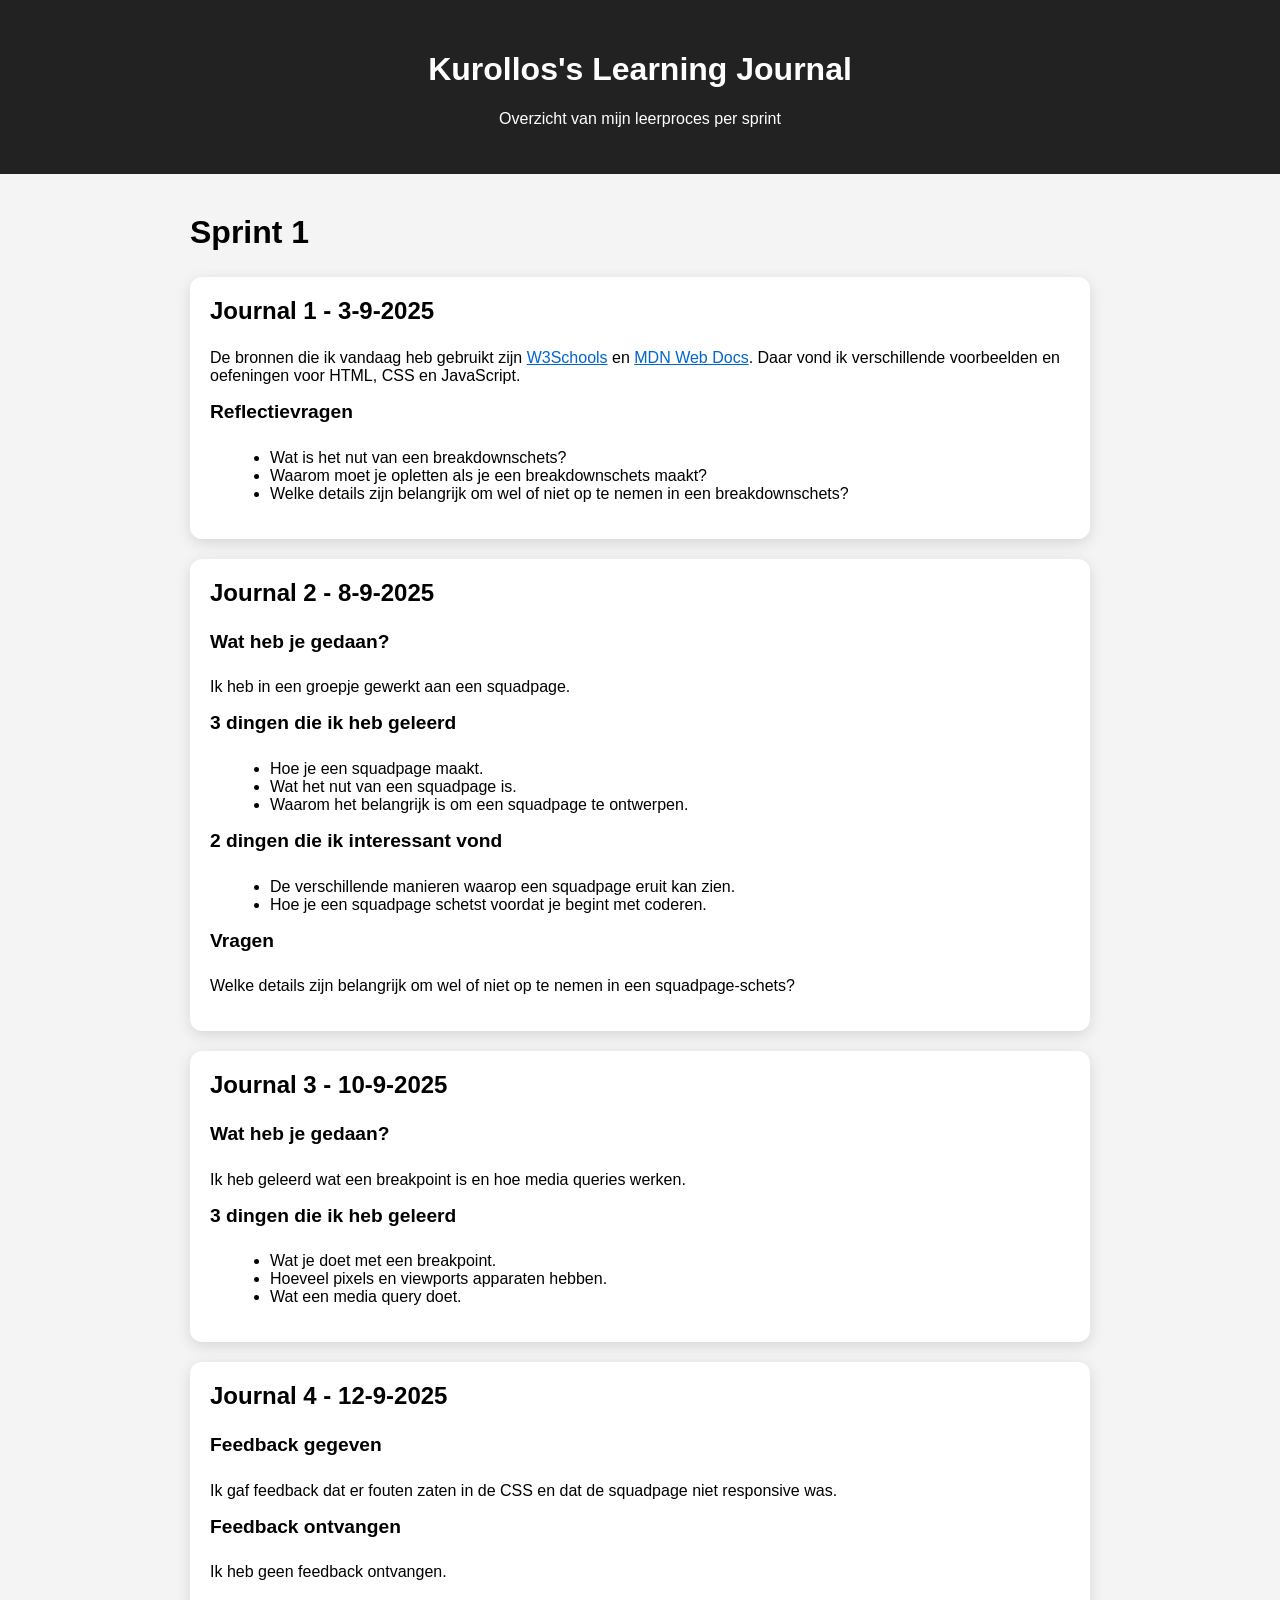
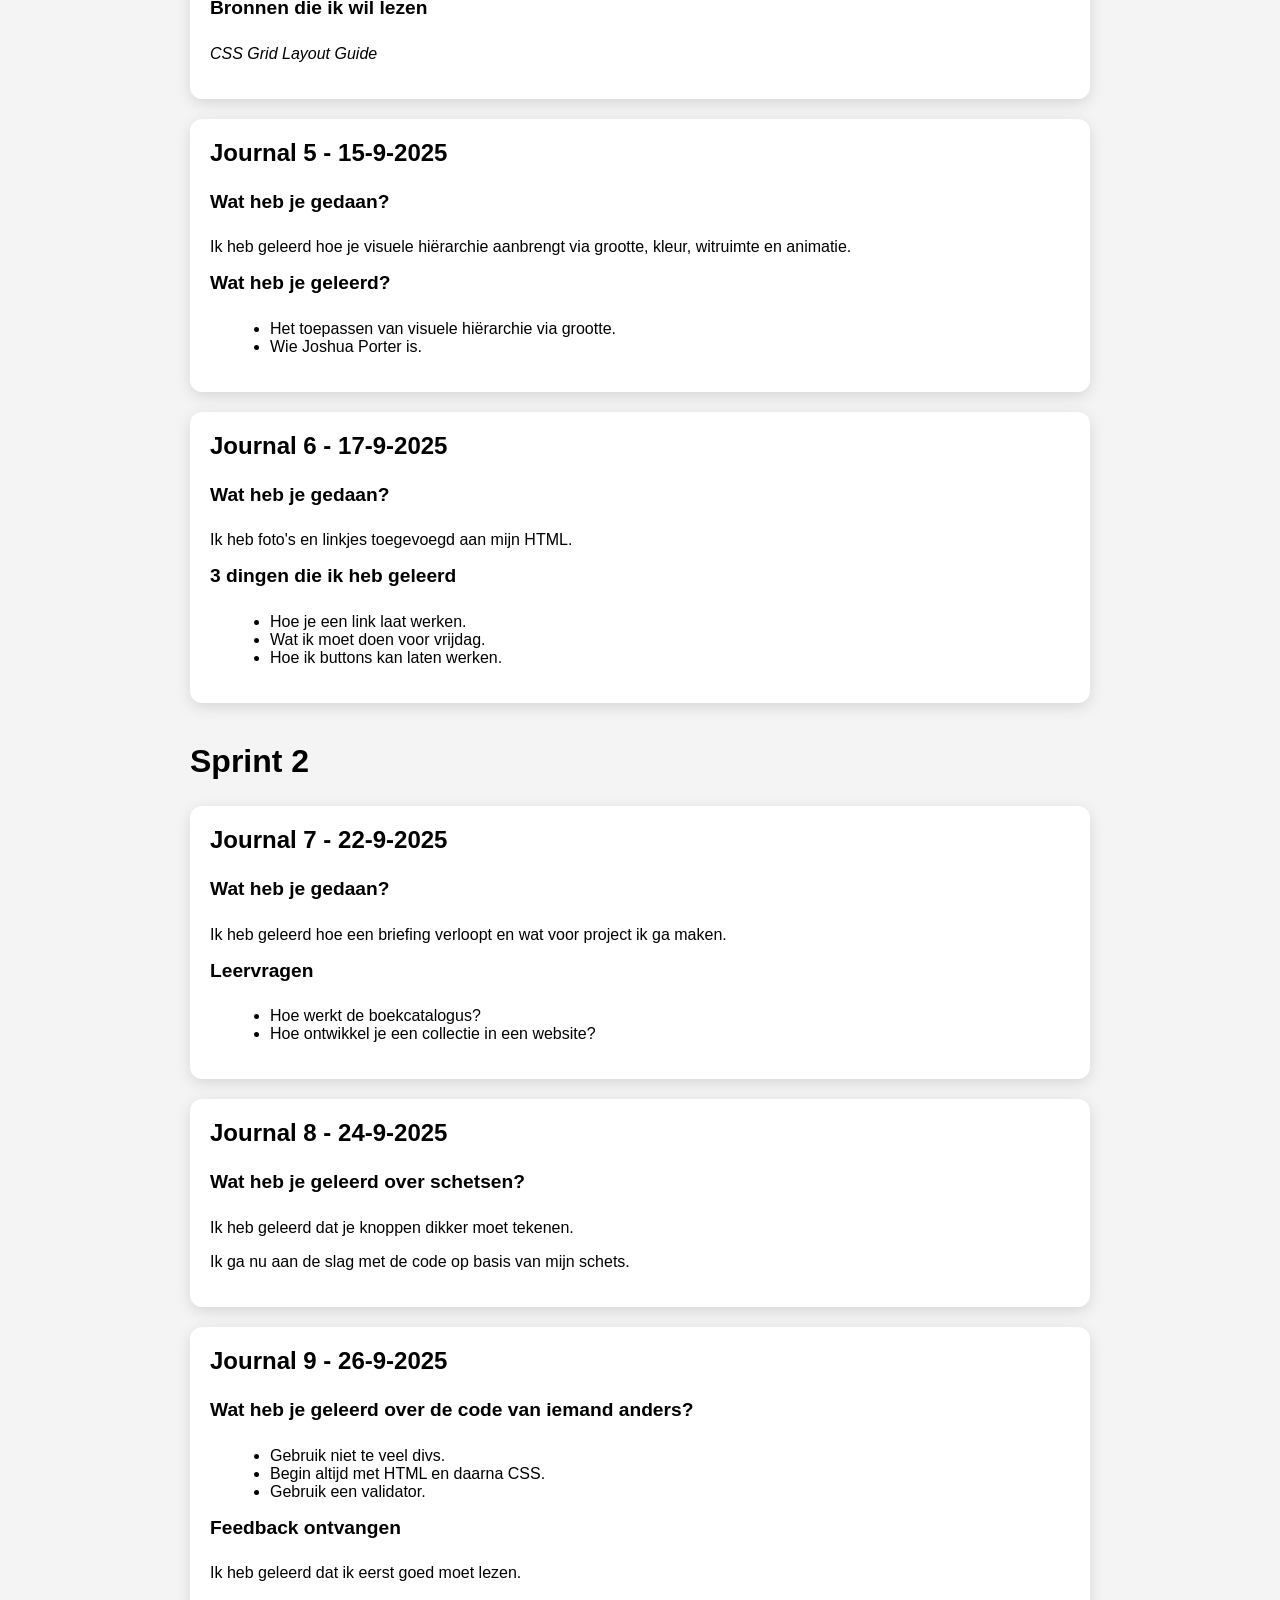
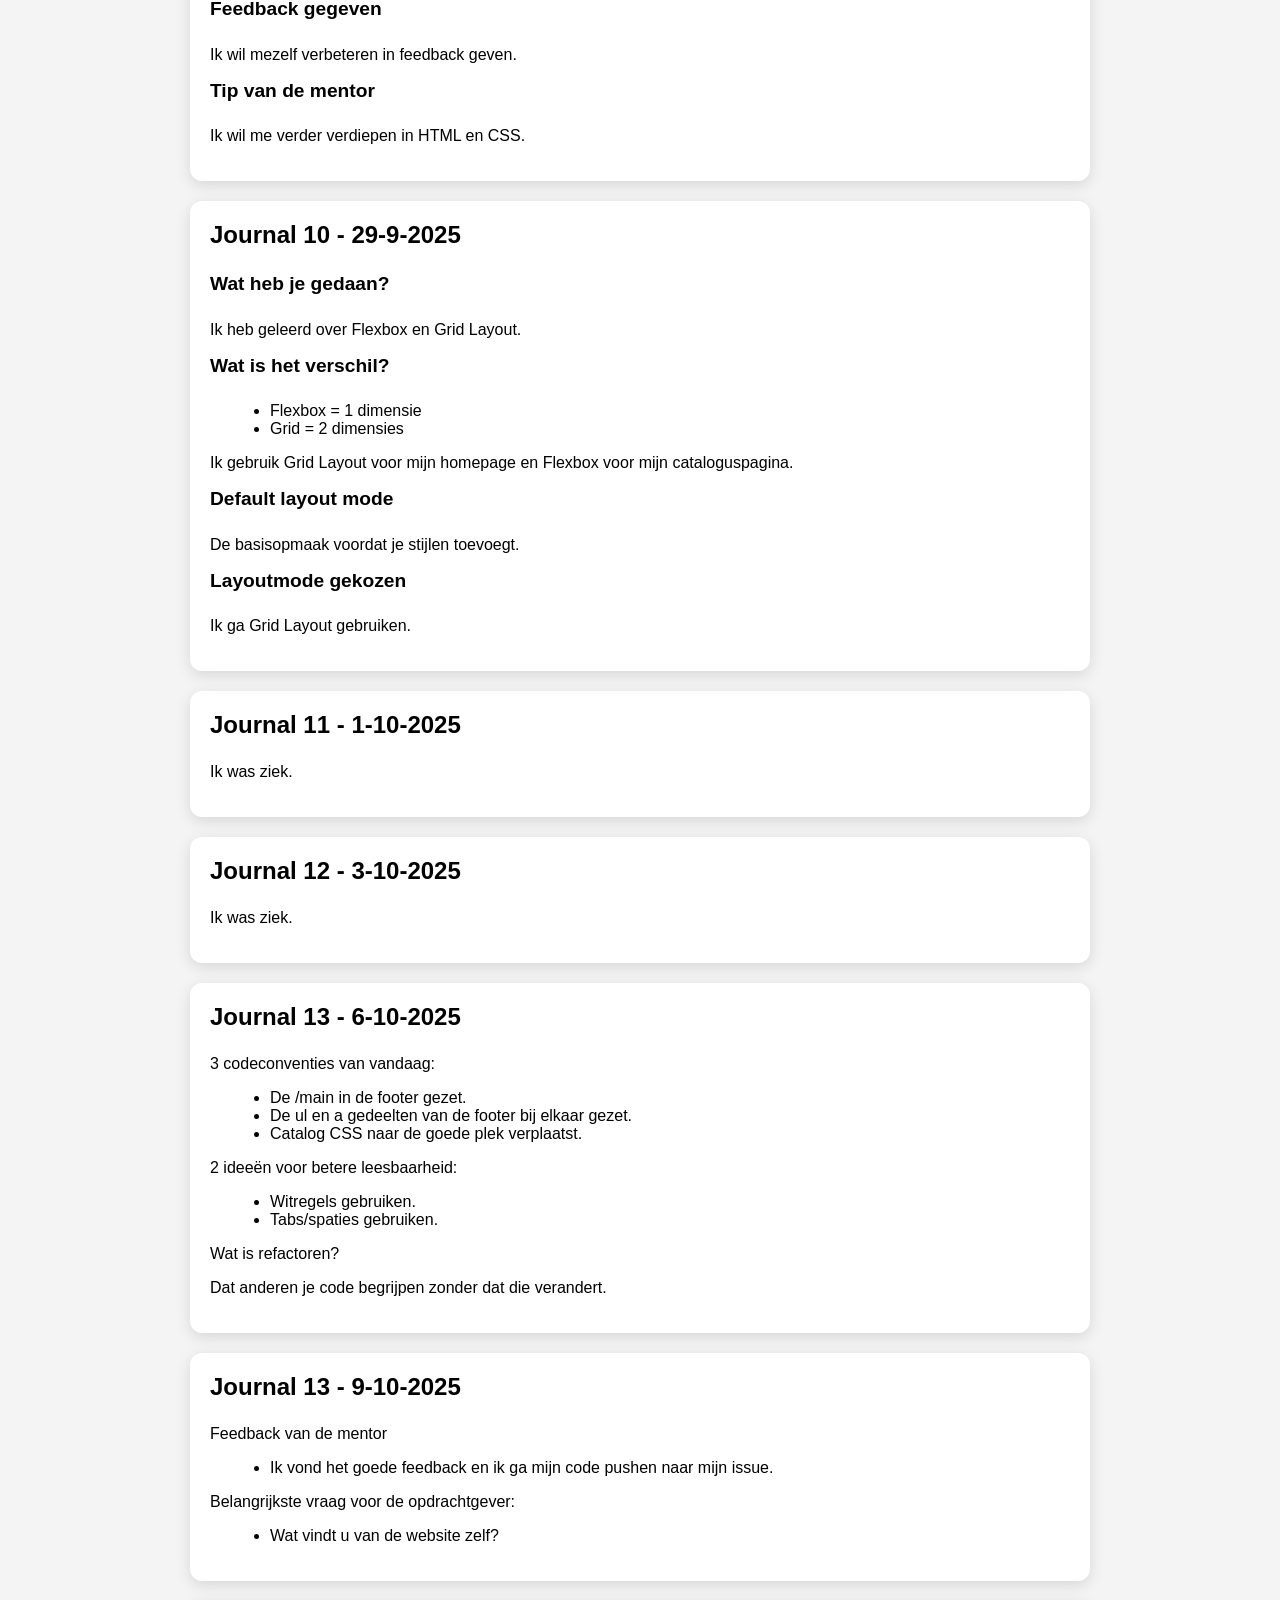
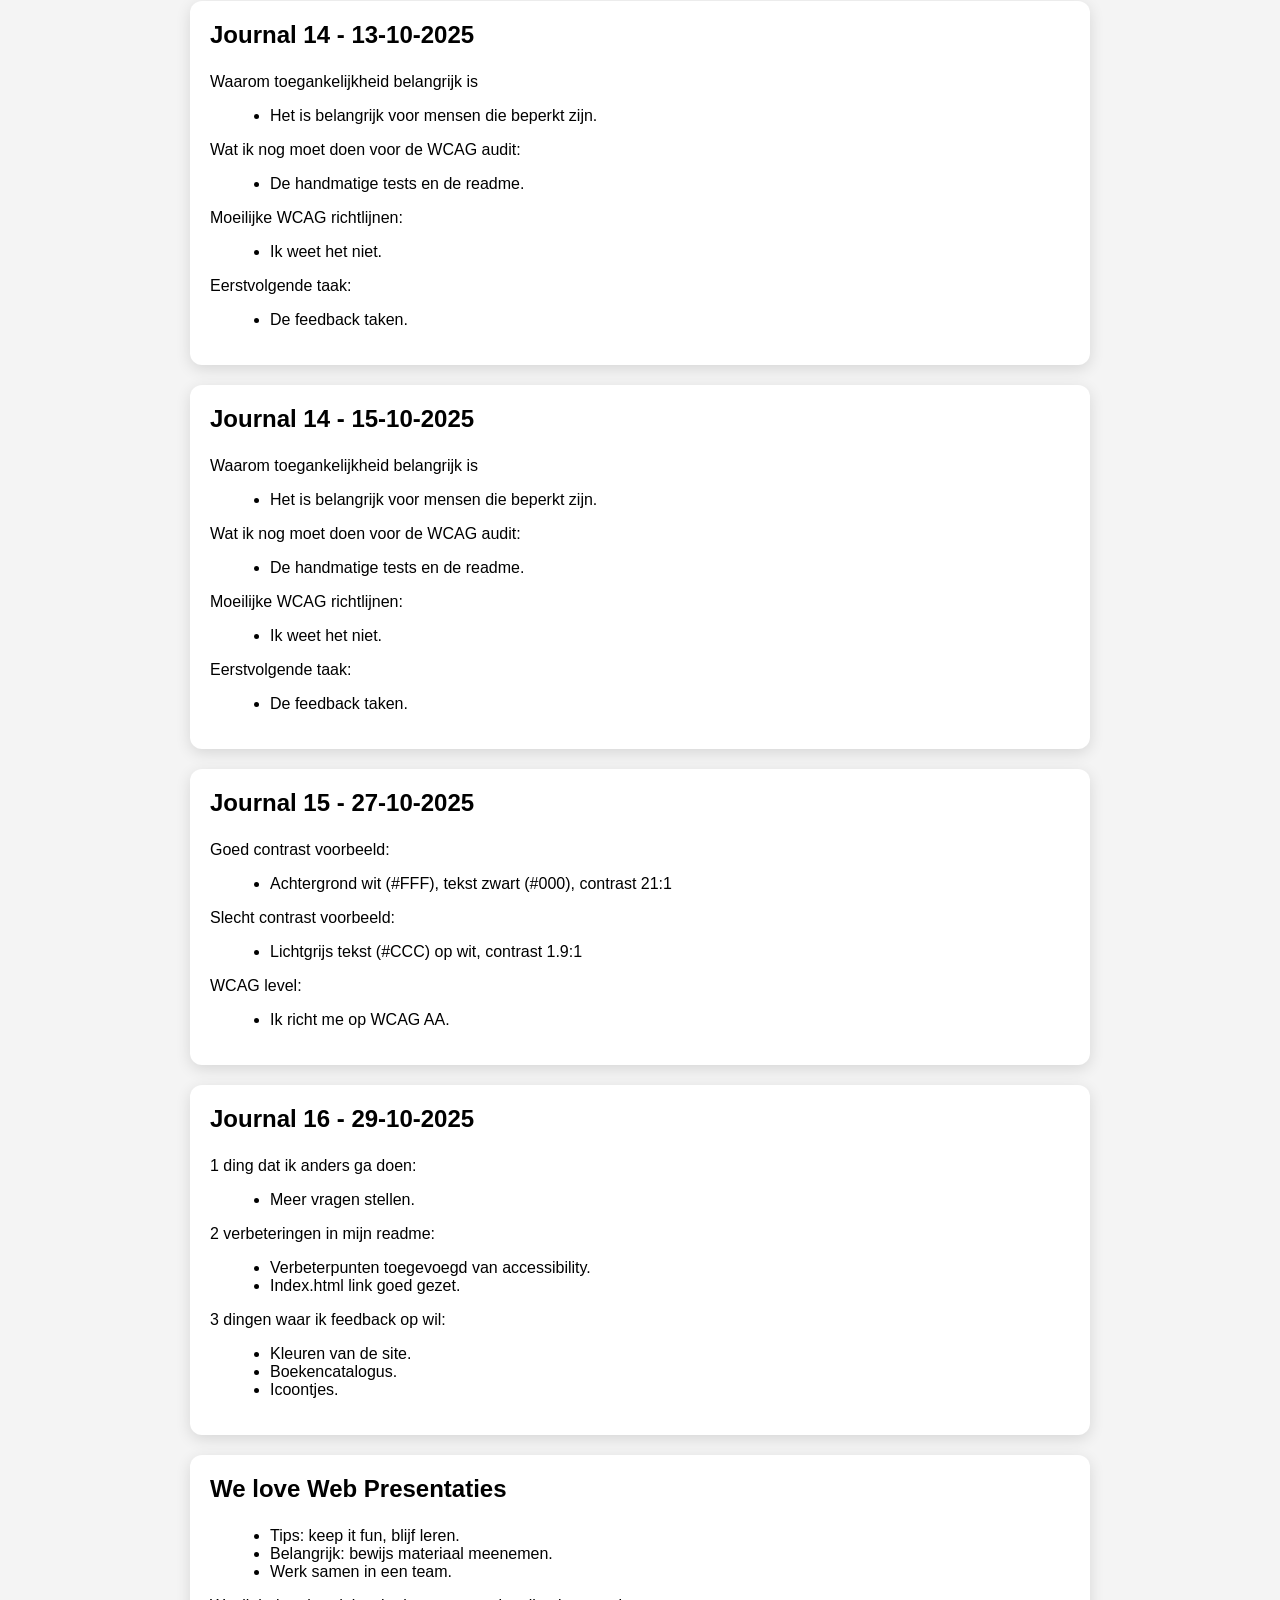
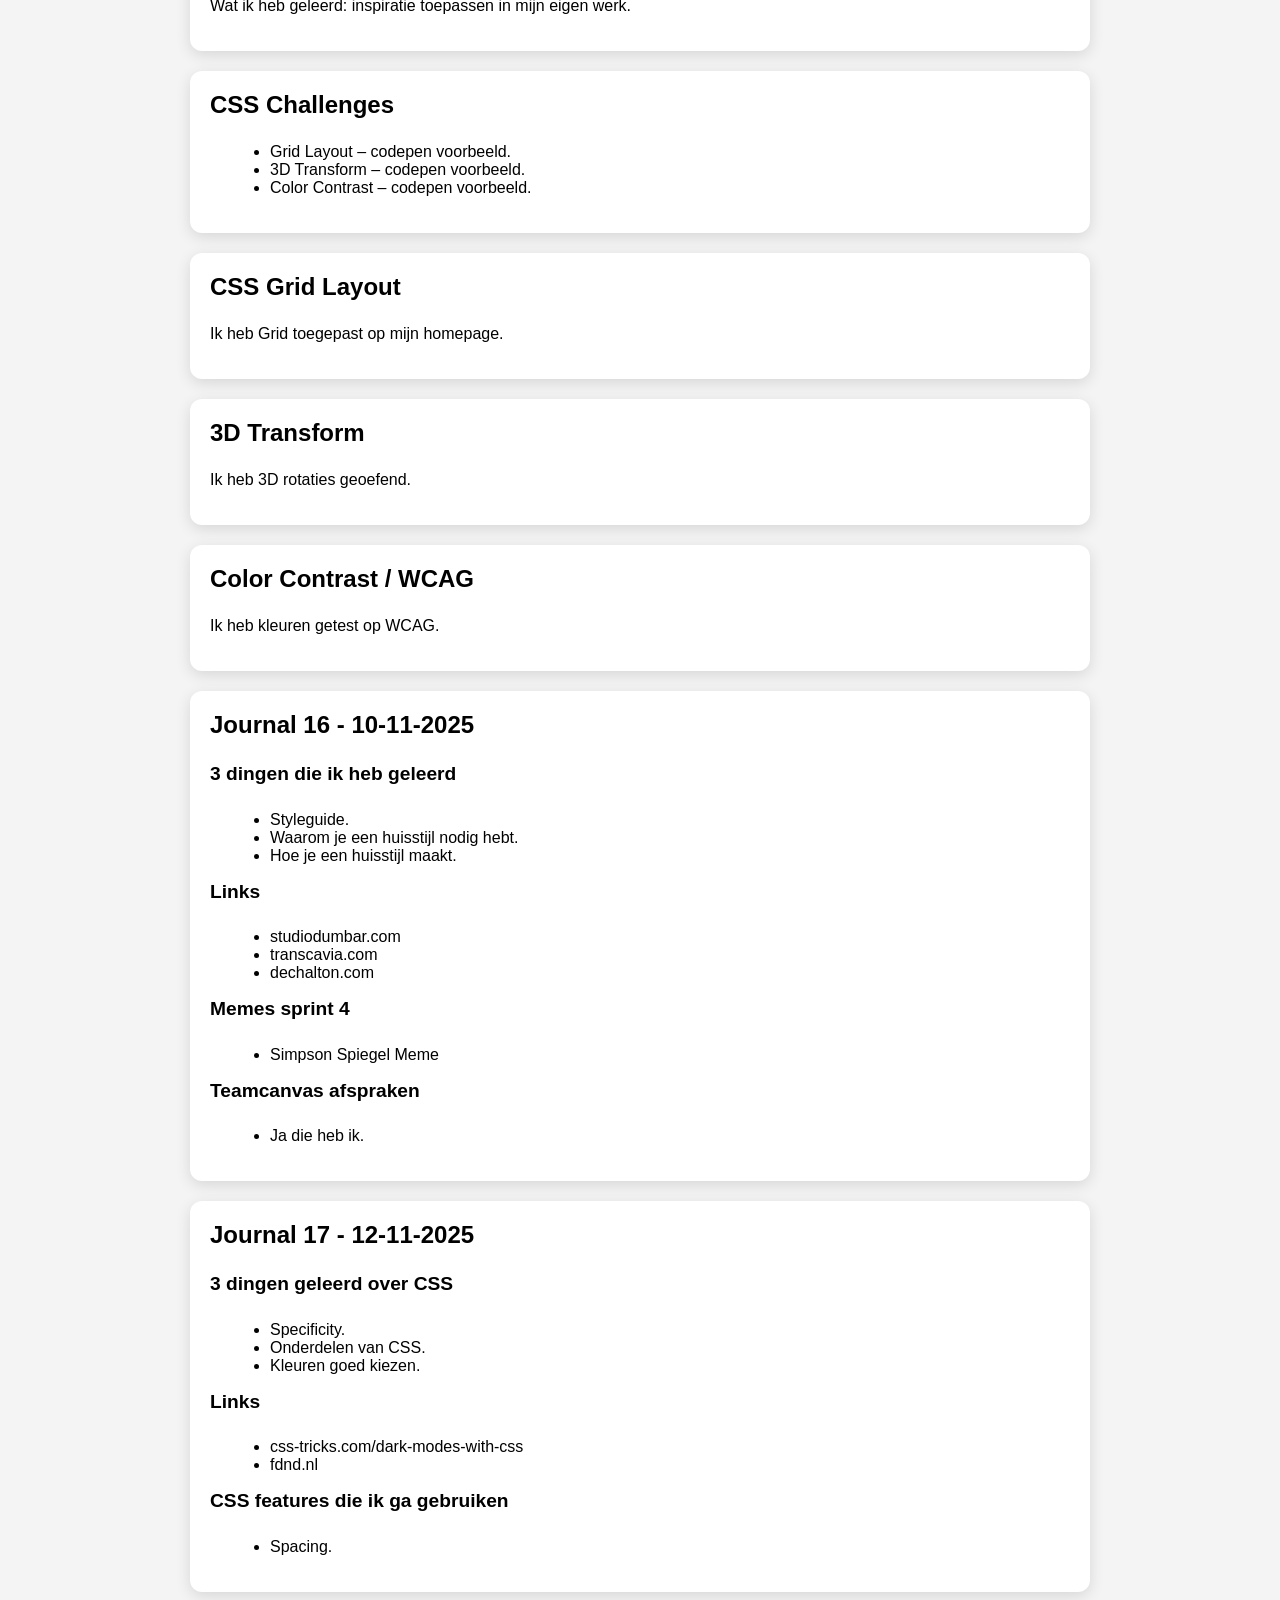
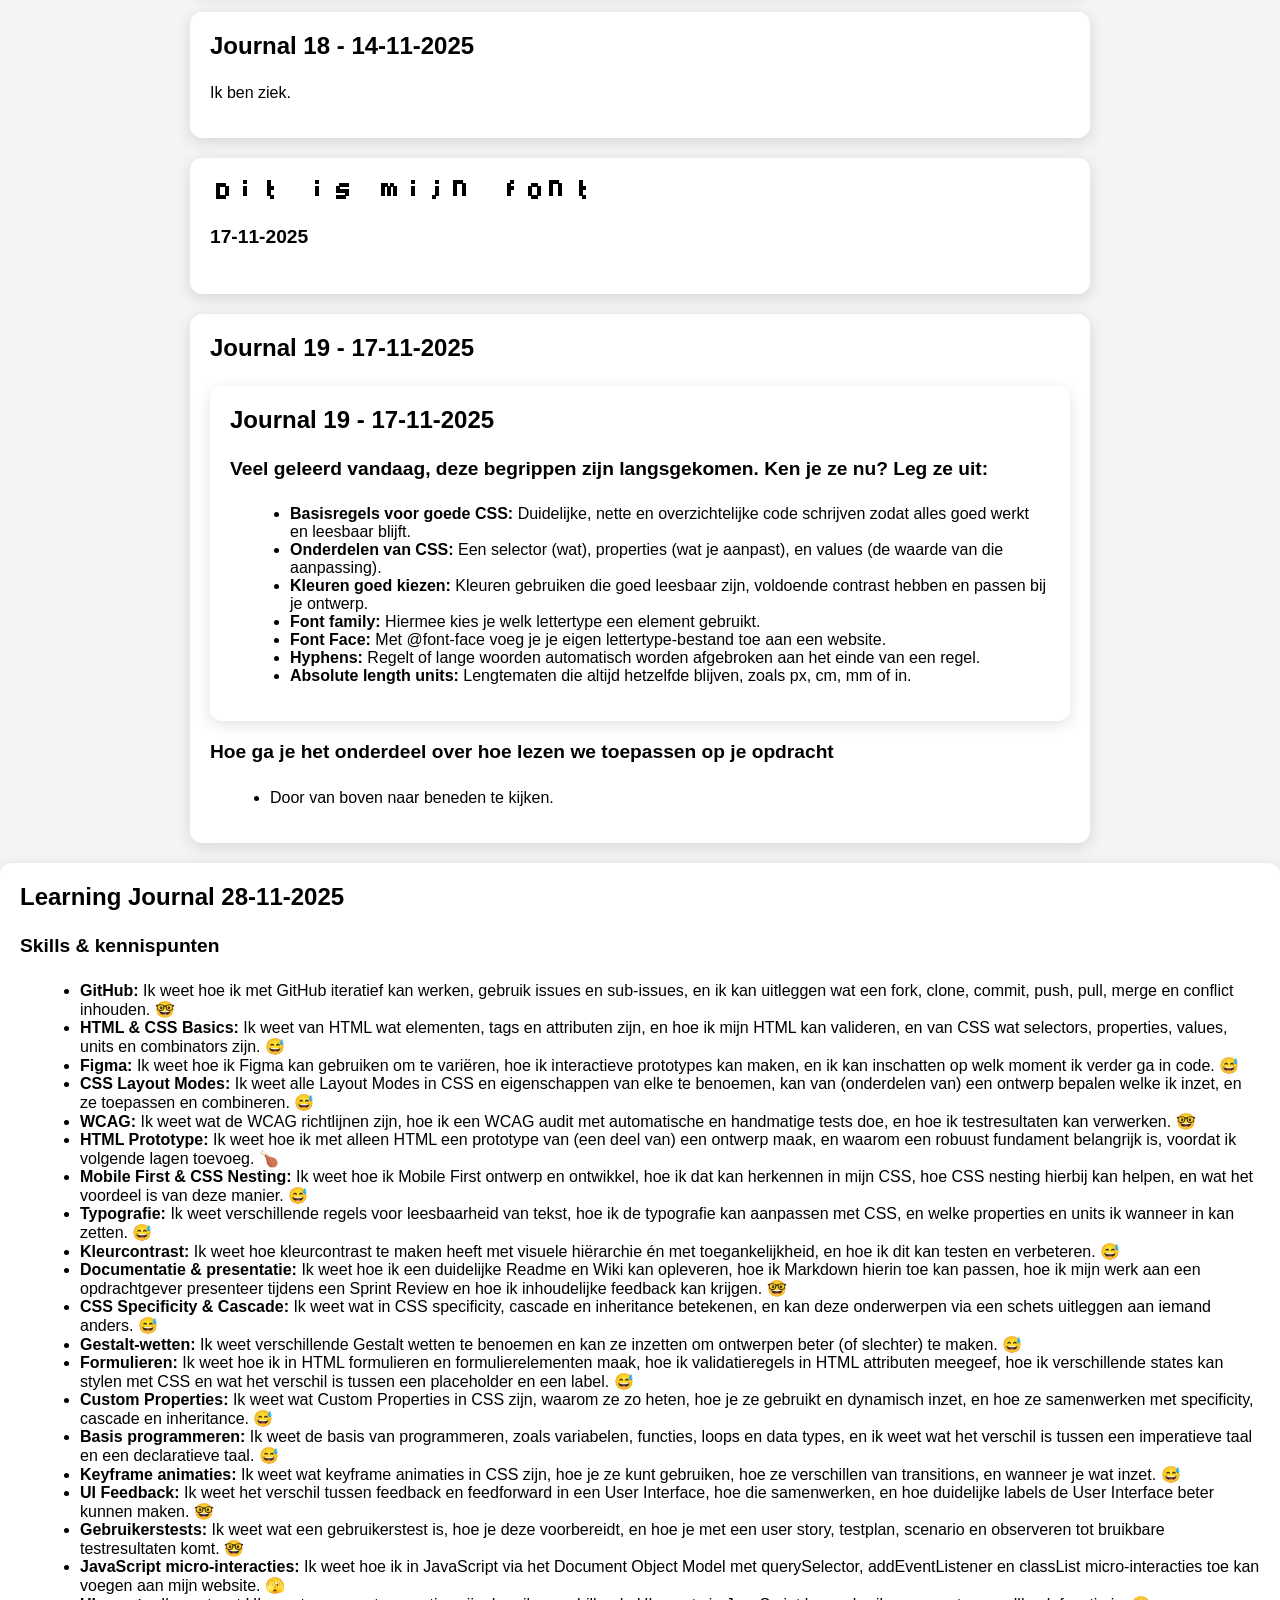
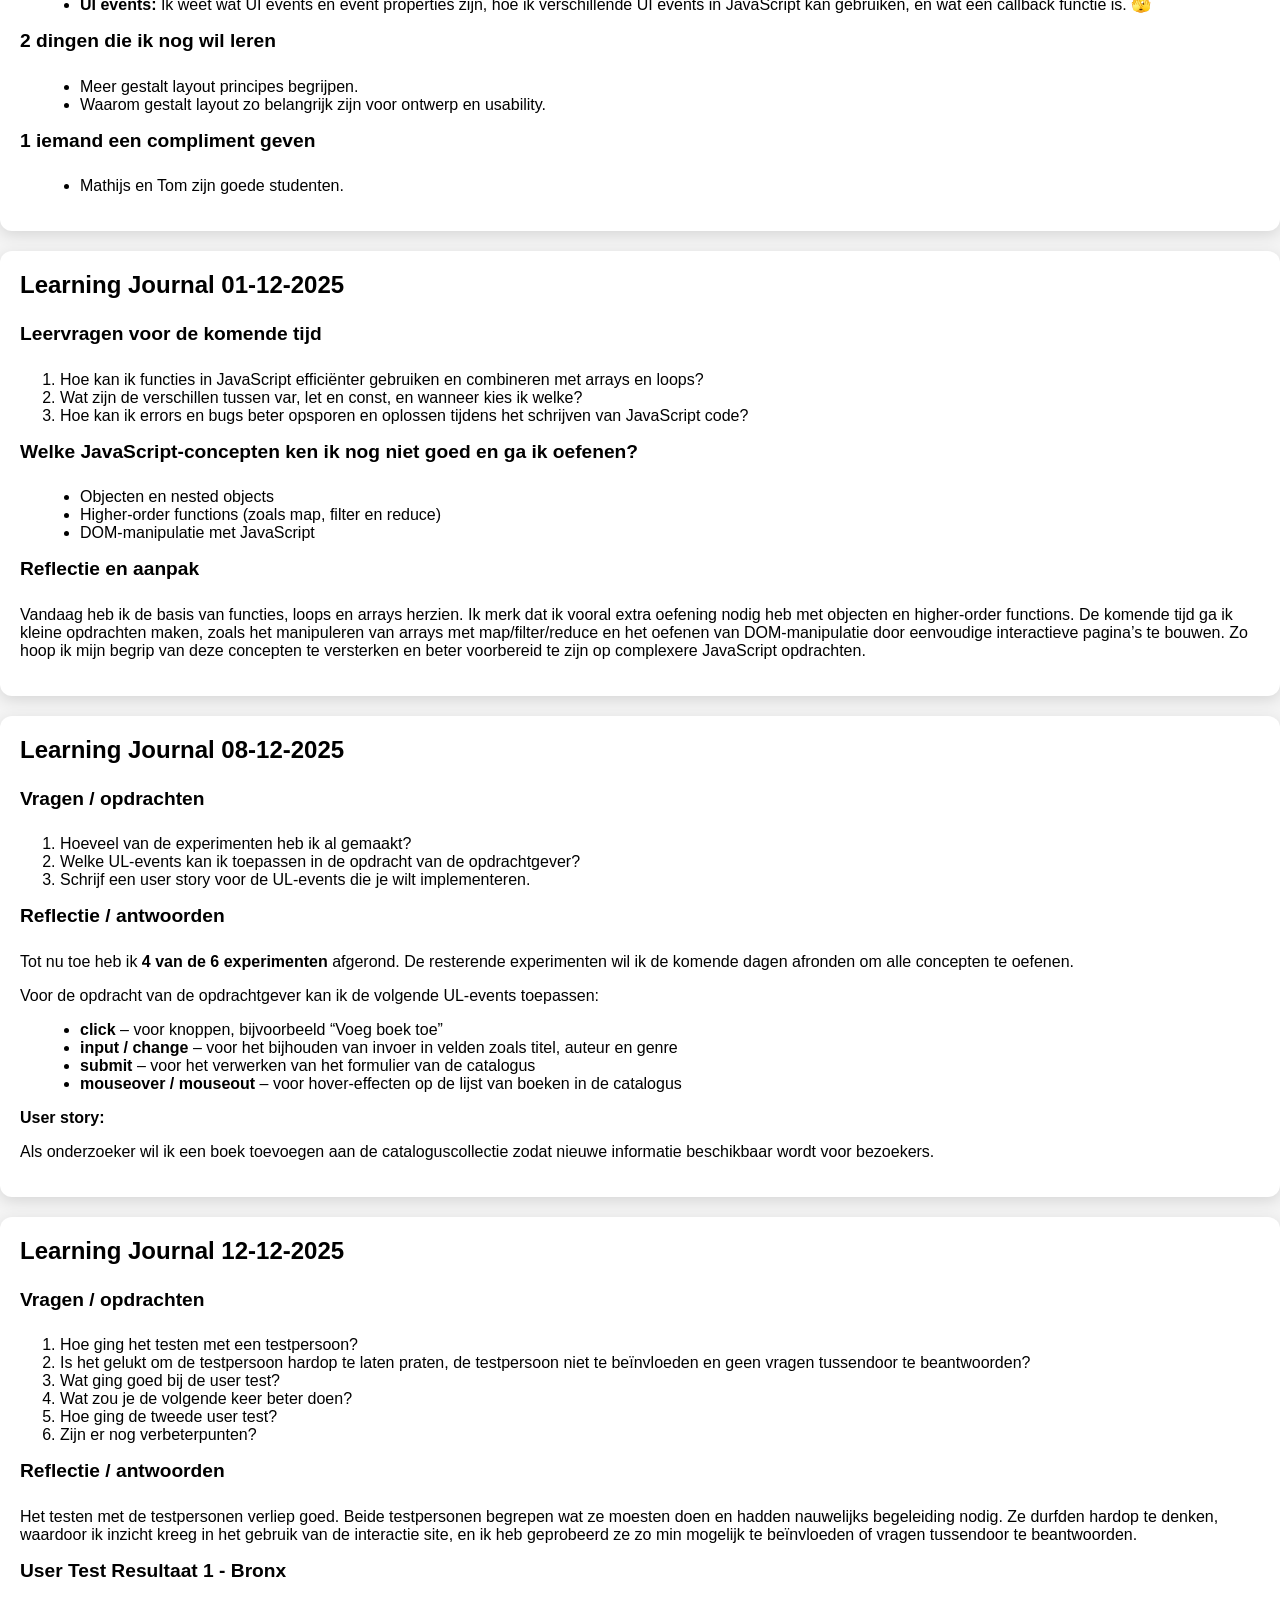
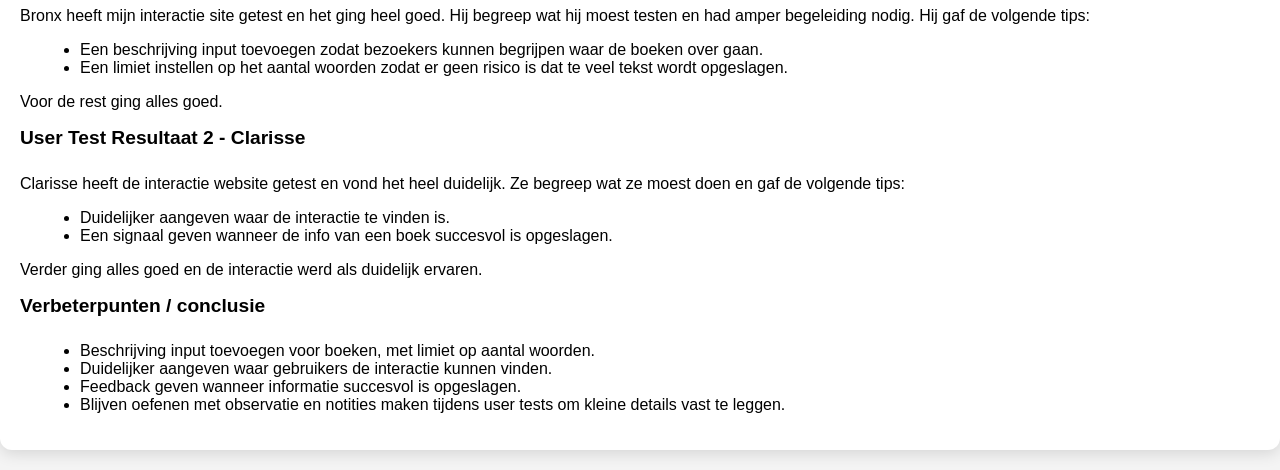
==== docs/index.html @ 505b7db0 "new i love web stories" ====
<!DOCTYPE html>
<html lang="nl">
<head>
  <meta charset="UTF-8">
  <meta name="viewport" content="width=device-width, initial-scale=1.0">
  <title>Kurollos's Learning Journal</title>
  <link rel="stylesheet" href="index.css">
</head>

<body>

<header>
  <h1>Kurollos's Learning Journal</h1>
  <p>Overzicht van mijn leerproces per sprint</p>
</header>

<!-- SPRINT 1 -->
<section id="sprint-1">
  <h2>Sprint 1</h2>

  <article class="journal-card">
    <h3>Journal 1 - 3-9-2025</h3>
    <p>De bronnen die ik vandaag heb gebruikt zijn 
      <a href="https://www.w3schools.com">W3Schools</a> en 
      <a href="https://developer.mozilla.org">MDN Web Docs</a>.
      Daar vond ik verschillende voorbeelden en oefeningen voor HTML, CSS en JavaScript.
    </p>

    <h4>Reflectievragen</h4>
    <ul>
      <li>Wat is het nut van een breakdownschets?</li>
      <li>Waarom moet je opletten als je een breakdownschets maakt?</li>
      <li>Welke details zijn belangrijk om wel of niet op te nemen in een breakdownschets?</li>
    </ul>
  </article>

  <article class="journal-card">
    <h3>Journal 2 - 8-9-2025</h3>

    <h4>Wat heb je gedaan?</h4>
    <p>Ik heb in een groepje gewerkt aan een squadpage.</p>

    <h4>3 dingen die ik heb geleerd</h4>
    <ul>
      <li>Hoe je een squadpage maakt.</li>
      <li>Wat het nut van een squadpage is.</li>
      <li>Waarom het belangrijk is om een squadpage te ontwerpen.</li>
    </ul>

    <h4>2 dingen die ik interessant vond</h4>
    <ul>
      <li>De verschillende manieren waarop een squadpage eruit kan zien.</li>
      <li>Hoe je een squadpage schetst voordat je begint met coderen.</li>
    </ul>

    <h4>Vragen</h4>
    <p>Welke details zijn belangrijk om wel of niet op te nemen in een squadpage-schets?</p>
  </article>

  <article class="journal-card">
    <h3>Journal 3 - 10-9-2025</h3>

    <h4>Wat heb je gedaan?</h4>
    <p>Ik heb geleerd wat een breakpoint is en hoe media queries werken.</p>

    <h4>3 dingen die ik heb geleerd</h4>
    <ul>
      <li>Wat je doet met een breakpoint.</li>
      <li>Hoeveel pixels en viewports apparaten hebben.</li>
      <li>Wat een media query doet.</li>
    </ul>
  </article>

  <article class="journal-card">
    <h3>Journal 4 - 12-9-2025</h3>

    <h4>Feedback gegeven</h4>
    <p>Ik gaf feedback dat er fouten zaten in de CSS en dat de squadpage niet responsive was.</p>

    <h4>Feedback ontvangen</h4>
    <p>Ik heb geen feedback ontvangen.</p>

    <h4>Bronnen die ik wil lezen</h4>
    <p><em>CSS Grid Layout Guide</em></p>
  </article>

  <article class="journal-card">
    <h3>Journal 5 - 15-9-2025</h3>

    <h4>Wat heb je gedaan?</h4>
    <p>Ik heb geleerd hoe je visuele hiërarchie aanbrengt via grootte, kleur, witruimte en animatie.</p>

    <h4>Wat heb je geleerd?</h4>
    <ul>
      <li>Het toepassen van visuele hiërarchie via grootte.</li>
      <li>Wie Joshua Porter is.</li>
    </ul>
  </article>

  <article class="journal-card">
    <h3>Journal 6 - 17-9-2025</h3>

    <h4>Wat heb je gedaan?</h4>
    <p>Ik heb foto's en linkjes toegevoegd aan mijn HTML.</p>

    <h4>3 dingen die ik heb geleerd</h4>
    <ul>
      <li>Hoe je een link laat werken.</li>
      <li>Wat ik moet doen voor vrijdag.</li>
      <li>Hoe ik buttons kan laten werken.</li>
    </ul>
  </article>
</section>

<!-- SPRINT 2 -->
<section id="sprint-2">
  <h2>Sprint 2</h2>

  <article class="journal-card">
    <h3>Journal 7 - 22-9-2025</h3>

    <h4>Wat heb je gedaan?</h4>
    <p>Ik heb geleerd hoe een briefing verloopt en wat voor project ik ga maken.</p>

    <h4>Leervragen</h4>
    <ul>
      <li>Hoe werkt de boekcatalogus?</li>
      <li>Hoe ontwikkel je een collectie in een website?</li>
    </ul>
  </article>

  <article class="journal-card">
    <h3>Journal 8 - 24-9-2025</h3>

    <h4>Wat heb je geleerd over schetsen?</h4>
    <p>Ik heb geleerd dat je knoppen dikker moet tekenen.</p>
    <p>Ik ga nu aan de slag met de code op basis van mijn schets.</p>
  </article>

  <article class="journal-card">
    <h3>Journal 9 - 26-9-2025</h3>

    <h4>Wat heb je geleerd over de code van iemand anders?</h4>
    <ul>
      <li>Gebruik niet te veel divs.</li>
      <li>Begin altijd met HTML en daarna CSS.</li>
      <li>Gebruik een validator.</li>
    </ul>

    <h4>Feedback ontvangen</h4>
    <p>Ik heb geleerd dat ik eerst goed moet lezen.</p>

    <h4>Feedback gegeven</h4>
    <p>Ik wil mezelf verbeteren in feedback geven.</p>

    <h4>Tip van de mentor</h4>
    <p>Ik wil me verder verdiepen in HTML en CSS.</p>
  </article>

  <article class="journal-card">
    <h3>Journal 10 - 29-9-2025</h3>

    <h4>Wat heb je gedaan?</h4>
    <p>Ik heb geleerd over Flexbox en Grid Layout.</p>

    <h4>Wat is het verschil?</h4>
    <ul>
      <li>Flexbox = 1 dimensie</li>
      <li>Grid = 2 dimensies</li>
    </ul>

    <p>Ik gebruik Grid Layout voor mijn homepage en Flexbox voor mijn cataloguspagina.</p>

    <h4>Default layout mode</h4>
    <p>De basisopmaak voordat je stijlen toevoegt.</p>

    <h4>Layoutmode gekozen</h4>
    <p>Ik ga Grid Layout gebruiken.</p>
  </article>

  <article class="journal-card">
    <h3>Journal 11 - 1-10-2025</h3>
    <p>Ik was ziek.</p>
  </article>

  <article class="journal-card">
    <h3>Journal 12 - 3-10-2025</h3>
    <p>Ik was ziek.</p>
  </article>

  <article class="journal-card">
    <h3>Journal 13 - 6-10-2025</h3>

    <p>3 codeconventies van vandaag:</p>
    <ul>
      <li>De /main in de footer gezet.</li>
      <li>De ul en a gedeelten van de footer bij elkaar gezet.</li>
      <li>Catalog CSS naar de goede plek verplaatst.</li>
    </ul>

    <p>2 ideeën voor betere leesbaarheid:</p>
    <ul>
      <li>Witregels gebruiken.</li>
      <li>Tabs/spaties gebruiken.</li>
    </ul>

    <p>Wat is refactoren?</p>
    <p>Dat anderen je code begrijpen zonder dat die verandert.</p>
  </article>

  <article class="journal-card">
    <h3>Journal 13 - 9-10-2025</h3>

    <p>Feedback van de mentor</p>
    <ul>
      <li>Ik vond het goede feedback en ik ga mijn code pushen naar mijn issue.</li>
    </ul>

    <p>Belangrijkste vraag voor de opdrachtgever:</p>
    <ul>
      <li>Wat vindt u van de website zelf?</li>
    </ul>
  </article>

  <article class="journal-card">
    <h3>Journal 14 - 13-10-2025</h3>

    <p>Waarom toegankelijkheid belangrijk is</p>
    <ul>
      <li>Het is belangrijk voor mensen die beperkt zijn.</li>
    </ul>

    <p>Wat ik nog moet doen voor de WCAG audit:</p>
    <ul>
      <li>De handmatige tests en de readme.</li>
    </ul>

    <p>Moeilijke WCAG richtlijnen:</p>
    <ul>
      <li>Ik weet het niet.</li>
    </ul>

    <p>Eerstvolgende taak:</p>
    <ul>
      <li>De feedback taken.</li>
    </ul>
  </article>

  <article class="journal-card">
    <h3>Journal 14 - 15-10-2025</h3>

    <p>Waarom toegankelijkheid belangrijk is</p>
    <ul>
      <li>Het is belangrijk voor mensen die beperkt zijn.</li>
    </ul>

    <p>Wat ik nog moet doen voor de WCAG audit:</p>
    <ul>
      <li>De handmatige tests en de readme.</li>
    </ul>

    <p>Moeilijke WCAG richtlijnen:</p>
    <ul>
      <li>Ik weet het niet.</li>
    </ul>

    <p>Eerstvolgende taak:</p>
    <ul>
      <li>De feedback taken.</li>
    </ul>
  </article>

  <article class="journal-card">
    <h3>Journal 15 - 27-10-2025</h3>

    <p>Goed contrast voorbeeld:</p>
    <ul>
      <li>Achtergrond wit (#FFF), tekst zwart (#000), contrast 21:1</li>
    </ul>

    <p>Slecht contrast voorbeeld:</p>
    <ul>
      <li>Lichtgrijs tekst (#CCC) op wit, contrast 1.9:1</li>
    </ul>

    <p>WCAG level:</p>
    <ul>
      <li>Ik richt me op WCAG AA.</li>
    </ul>
  </article>

  <article class="journal-card">
    <h3>Journal 16 - 29-10-2025</h3>

    <p>1 ding dat ik anders ga doen:</p>
    <ul>
      <li>Meer vragen stellen.</li>
    </ul>

    <p>2 verbeteringen in mijn readme:</p>
    <ul>
      <li>Verbeterpunten toegevoegd van accessibility.</li>
      <li>Index.html link goed gezet.</li>
    </ul>

    <p>3 dingen waar ik feedback op wil:</p>
    <ul>
      <li>Kleuren van de site.</li>
      <li>Boekencatalogus.</li>
      <li>Icoontjes.</li>
    </ul>
  </article>

  <article class="journal-card">
    <h3>We love Web Presentaties</h3>

    <ul>
      <li>Tips: keep it fun, blijf leren.</li>
      <li>Belangrijk: bewijs materiaal meenemen.</li>
      <li>Werk samen in een team.</li>
    </ul>

    <p>Wat ik heb geleerd: inspiratie toepassen in mijn eigen werk.</p>
  </article>

  <article class="journal-card">
    <h3>CSS Challenges</h3>

    <ul>
      <li>Grid Layout – codepen voorbeeld.</li>
      <li>3D Transform – codepen voorbeeld.</li>
      <li>Color Contrast – codepen voorbeeld.</li>
    </ul>
  </article>

  <article class="journal-card">
    <h3>CSS Grid Layout</h3>
    <p>Ik heb Grid toegepast op mijn homepage.</p>
  </article>

  <article class="journal-card">
    <h3>3D Transform</h3>
    <p>Ik heb 3D rotaties geoefend.</p>
  </article>

  <article class="journal-card">
    <h3>Color Contrast / WCAG</h3>
    <p>Ik heb kleuren getest op WCAG.</p>
  </article>

  <article class="journal-card">
    <h3>Journal 16 - 10-11-2025</h3>

    <h4>3 dingen die ik heb geleerd</h4>
    <ul>
      <li>Styleguide.</li>
      <li>Waarom je een huisstijl nodig hebt.</li>
      <li>Hoe je een huisstijl maakt.</li>
    </ul>

    <h4>Links</h4>
    <ul>
      <li>studiodumbar.com</li>
      <li>transcavia.com</li>
      <li>dechalton.com</li>
    </ul>

    <h4>Memes sprint 4</h4>
    <ul>
      <li>Simpson Spiegel Meme</li>
    </ul>

    <h4>Teamcanvas afspraken</h4>
    <ul>
      <li>Ja die heb ik.</li>
    </ul>
  </article>

  <article class="journal-card">
    <h3>Journal 17 - 12-11-2025</h3>

    <h4>3 dingen geleerd over CSS</h4>
    <ul>
      <li>Specificity.</li>
      <li>Onderdelen van CSS.</li>
      <li>Kleuren goed kiezen.</li>
    </ul>

    <h4>Links</h4>
    <ul>
      <li>css-tricks.com/dark-modes-with-css</li>
      <li>fdnd.nl</li>
    </ul>

    <h4>CSS features die ik ga gebruiken</h4>
    <ul>
      <li>Spacing.</li>
    </ul>
  </article>

  <article class="journal-card">
    <h3>Journal 18 - 14-11-2025</h3>
    <p>Ik ben ziek.</p>
  </article>

  <article class="journal-card">
    <h3 class="fontkurollos">Dit is mijn font</h3>
    <h4>17-11-2025</h4>
  </article>

 <article class="journal-card">
    <h3>Journal 19 - 17-11-2025</h3>

    <article class="journal-card">
  <h3>Journal 19 - 17-11-2025</h3>

  <h4>Veel geleerd vandaag, deze begrippen zijn langsgekomen. Ken je ze nu? Leg ze uit:</h4>

  <ul>
    <li>
      <strong>Basisregels voor goede CSS:</strong>
      Duidelijke, nette en overzichtelijke code schrijven zodat alles goed werkt en leesbaar blijft.
    </li>

    <li>
      <strong>Onderdelen van CSS:</strong>
      Een selector (wat), properties (wat je aanpast), en values (de waarde van die aanpassing).
    </li>

    <li>
      <strong>Kleuren goed kiezen:</strong>
      Kleuren gebruiken die goed leesbaar zijn, voldoende contrast hebben en passen bij je ontwerp.
    </li>

    <li>
      <strong>Font family:</strong>
      Hiermee kies je welk lettertype een element gebruikt.
    </li>

    <li>
      <strong>Font Face:</strong>
      Met @font-face voeg je je eigen lettertype-bestand toe aan een website.
    </li>

    <li>
      <strong>Hyphens:</strong>
      Regelt of lange woorden automatisch worden afgebroken aan het einde van een regel.
    </li>

    <li>
      <strong>Absolute length units:</strong>
      Lengtematen die altijd hetzelfde blijven, zoals px, cm, mm of in.
    </li>
  </ul>

</article>

  
    <h4>Hoe ga je het onderdeel over hoe lezen we toepassen op je opdracht</h4>
    <ul>
      <li>Door van boven naar beneden te kijken.</li>
    </ul>
  </article>
</section>

 <article class="journal-card">
  <h3>Learning Journal 28-11-2025</h3>

  <h4>Skills & kennispunten</h4>
  <ul>
    <li><strong>GitHub:</strong> Ik weet hoe ik met GitHub iteratief kan werken, gebruik issues en sub-issues, en ik kan uitleggen wat een fork, clone, commit, push, pull, merge en conflict inhouden. 🤓</li>
    <li><strong>HTML & CSS Basics:</strong> Ik weet van HTML wat elementen, tags en attributen zijn, en hoe ik mijn HTML kan valideren, en van CSS wat selectors, properties, values, units en combinators zijn. 😅</li>
    <li><strong>Figma:</strong> Ik weet hoe ik Figma kan gebruiken om te variëren, hoe ik interactieve prototypes kan maken, en ik kan inschatten op welk moment ik verder ga in code. 😅</li>
    <li><strong>CSS Layout Modes:</strong> Ik weet alle Layout Modes in CSS en eigenschappen van elke te benoemen, kan van (onderdelen van) een ontwerp bepalen welke ik inzet, en ze toepassen en combineren. 😅</li>
    <li><strong>WCAG:</strong> Ik weet wat de WCAG richtlijnen zijn, hoe ik een WCAG audit met automatische en handmatige tests doe, en hoe ik testresultaten kan verwerken. 🤓</li>
    <li><strong>HTML Prototype:</strong> Ik weet hoe ik met alleen HTML een prototype van (een deel van) een ontwerp maak, en waarom een robuust fundament belangrijk is, voordat ik volgende lagen toevoeg. 🍗</li>
    <li><strong>Mobile First & CSS Nesting:</strong> Ik weet hoe ik Mobile First ontwerp en ontwikkel, hoe ik dat kan herkennen in mijn CSS, hoe CSS nesting hierbij kan helpen, en wat het voordeel is van deze manier. 😅</li>
    <li><strong>Typografie:</strong> Ik weet verschillende regels voor leesbaarheid van tekst, hoe ik de typografie kan aanpassen met CSS, en welke properties en units ik wanneer in kan zetten. 😅</li>
    <li><strong>Kleurcontrast:</strong> Ik weet hoe kleurcontrast te maken heeft met visuele hiërarchie én met toegankelijkheid, en hoe ik dit kan testen en verbeteren. 😅</li>
    <li><strong>Documentatie & presentatie:</strong> Ik weet hoe ik een duidelijke Readme en Wiki kan opleveren, hoe ik Markdown hierin toe kan passen, hoe ik mijn werk aan een opdrachtgever presenteer tijdens een Sprint Review en hoe ik inhoudelijke feedback kan krijgen. 🤓</li>
    <li><strong>CSS Specificity & Cascade:</strong> Ik weet wat in CSS specificity, cascade en inheritance betekenen, en kan deze onderwerpen via een schets uitleggen aan iemand anders. 😅</li>
    <li><strong>Gestalt-wetten:</strong> Ik weet verschillende Gestalt wetten te benoemen en kan ze inzetten om ontwerpen beter (of slechter) te maken. 😅</li>
    <li><strong>Formulieren:</strong> Ik weet hoe ik in HTML formulieren en formulierelementen maak, hoe ik validatieregels in HTML attributen meegeef, hoe ik verschillende states kan stylen met CSS en wat het verschil is tussen een placeholder en een label. 😅</li>
    <li><strong>Custom Properties:</strong> Ik weet wat Custom Properties in CSS zijn, waarom ze zo heten, hoe je ze gebruikt en dynamisch inzet, en hoe ze samenwerken met specificity, cascade en inheritance. 😅</li>
    <li><strong>Basis programmeren:</strong> Ik weet de basis van programmeren, zoals variabelen, functies, loops en data types, en ik weet wat het verschil is tussen een imperatieve taal en een declaratieve taal. 😅</li>
    <li><strong>Keyframe animaties:</strong> Ik weet wat keyframe animaties in CSS zijn, hoe je ze kunt gebruiken, hoe ze verschillen van transitions, en wanneer je wat inzet. 😅</li>
    <li><strong>UI Feedback:</strong> Ik weet het verschil tussen feedback en feedforward in een User Interface, hoe die samenwerken, en hoe duidelijke labels de User Interface beter kunnen maken. 🤓</li>
    <li><strong>Gebruikerstests:</strong> Ik weet wat een gebruikerstest is, hoe je deze voorbereidt, en hoe je met een user story, testplan, scenario en observeren tot bruikbare testresultaten komt. 🤓</li>
    <li><strong>JavaScript micro-interacties:</strong> Ik weet hoe ik in JavaScript via het Document Object Model met querySelector, addEventListener en classList micro-interacties toe kan voegen aan mijn website. 🫣</li>
    <li><strong>UI events:</strong> Ik weet wat UI events en event properties zijn, hoe ik verschillende UI events in JavaScript kan gebruiken, en wat een callback functie is. 🫣</li>
  </ul>

  <h4>2 dingen die ik nog wil leren</h4>
  <ul>
    <li>Meer gestalt layout principes begrijpen.</li>
    <li>Waarom gestalt layout zo belangrijk zijn voor ontwerp en usability.</li>
  </ul>

  <h4>1 iemand een compliment geven</h4>
  <ul>
    <li>Mathijs en Tom zijn goede studenten.</li>
  </ul>
</article>


<article class="journal-card">
  <h3>Learning Journal 01-12-2025</h3>

  <h4>Leervragen voor de komende tijd</h4>
  <ol>
    <li>Hoe kan ik functies in JavaScript efficiënter gebruiken en combineren met arrays en loops?</li>
    <li>Wat zijn de verschillen tussen var, let en const, en wanneer kies ik welke?</li>
    <li>Hoe kan ik errors en bugs beter opsporen en oplossen tijdens het schrijven van JavaScript code?</li>
  </ol>

  <h4>Welke JavaScript-concepten ken ik nog niet goed en ga ik oefenen?</h4>
  <ul>
    <li>Objecten en nested objects</li>
    <li>Higher-order functions (zoals map, filter en reduce)</li>
    <li>DOM-manipulatie met JavaScript</li>
  </ul>

  <h4>Reflectie en aanpak</h4>
  <p>Vandaag heb ik de basis van functies, loops en arrays herzien. Ik merk dat ik vooral extra oefening nodig heb met objecten en higher-order functions. De komende tijd ga ik kleine opdrachten maken, zoals het manipuleren van arrays met map/filter/reduce en het oefenen van DOM-manipulatie door eenvoudige interactieve pagina’s te bouwen. Zo hoop ik mijn begrip van deze concepten te versterken en beter voorbereid te zijn op complexere JavaScript opdrachten.</p>
</article>

<article class="journal-card">
  <h3>Learning Journal 08-12-2025</h3>

  <h4>Vragen / opdrachten</h4>
  <ol>
    <li>Hoeveel van de experimenten heb ik al gemaakt?</li>
    <li>Welke UL-events kan ik toepassen in de opdracht van de opdrachtgever?</li>
    <li>Schrijf een user story voor de UL-events die je wilt implementeren.</li>
  </ol>

  <h4>Reflectie / antwoorden</h4>
  <p>Tot nu toe heb ik <strong>4 van de 6 experimenten</strong> afgerond. De resterende experimenten wil ik de komende dagen afronden om alle concepten te oefenen.</p>

  <p>Voor de opdracht van de opdrachtgever kan ik de volgende UL-events toepassen:</p>
  <ul>
    <li><strong>click</strong> – voor knoppen, bijvoorbeeld “Voeg boek toe”</li>
    <li><strong>input / change</strong> – voor het bijhouden van invoer in velden zoals titel, auteur en genre</li>
    <li><strong>submit</strong> – voor het verwerken van het formulier van de catalogus</li>
    <li><strong>mouseover / mouseout</strong> – voor hover-effecten op de lijst van boeken in de catalogus</li>
  </ul>

  <p><strong>User story:</strong></p>
  <p>Als onderzoeker wil ik een boek toevoegen aan de cataloguscollectie zodat nieuwe informatie beschikbaar wordt voor bezoekers.</p>
</article>

<article class="journal-card">
  <h3>Learning Journal 12-12-2025</h3>

  <h4>Vragen / opdrachten</h4>
  <ol>
    <li>Hoe ging het testen met een testpersoon?</li>
    <li>Is het gelukt om de testpersoon hardop te laten praten, de testpersoon niet te beïnvloeden en geen vragen tussendoor te beantwoorden?</li>
    <li>Wat ging goed bij de user test?</li>
    <li>Wat zou je de volgende keer beter doen?</li>
    <li>Hoe ging de tweede user test?</li>
    <li>Zijn er nog verbeterpunten?</li>
  </ol>

  <h4>Reflectie / antwoorden</h4>
  <p>Het testen met de testpersonen verliep goed. Beide testpersonen begrepen wat ze moesten doen en hadden nauwelijks begeleiding nodig. Ze durfden hardop te denken, waardoor ik inzicht kreeg in het gebruik van de interactie site, en ik heb geprobeerd ze zo min mogelijk te beïnvloeden of vragen tussendoor te beantwoorden.</p>

  <h4>User Test Resultaat 1 - Bronx</h4>
  <p>Bronx heeft mijn interactie site getest en het ging heel goed. Hij begreep wat hij moest testen en had amper begeleiding nodig. Hij gaf de volgende tips:</p>
  <ul>
    <li>Een beschrijving input toevoegen zodat bezoekers kunnen begrijpen waar de boeken over gaan.</li>
    <li>Een limiet instellen op het aantal woorden zodat er geen risico is dat te veel tekst wordt opgeslagen.</li>
  </ul>
  <p>Voor de rest ging alles goed.</p>

  <h4>User Test Resultaat 2 - Clarisse</h4>
  <p>Clarisse heeft de interactie website getest en vond het heel duidelijk. Ze begreep wat ze moest doen en gaf de volgende tips:</p>
  <ul>
    <li>Duidelijker aangeven waar de interactie te vinden is.</li>
    <li>Een signaal geven wanneer de info van een boek succesvol is opgeslagen.</li>
  </ul>
  <p>Verder ging alles goed en de interactie werd als duidelijk ervaren.</p>

  <h4>Verbeterpunten / conclusie</h4>
  <ul>
    <li>Beschrijving input toevoegen voor boeken, met limiet op aantal woorden.</li>
    <li>Duidelijker aangeven waar gebruikers de interactie kunnen vinden.</li>
    <li>Feedback geven wanneer informatie succesvol is opgeslagen.</li>
    <li>Blijven oefenen met observatie en notities maken tijdens user tests om kleine details vast te leggen.</li>
  </ul>
</article>



</body>
</html>
---- docs/index.css ----
/* ------------------------- */
/* CUSTOM FONT               */
/* ------------------------- */
@font-face {
  font-family: "MyFont";
  src: url("/Assets/PixelFontKurollos-Regular.otf");
}

.fontkurollos {
  font-family: MyFont;
}

/* ------------------------- */
/* GLOBAL PAGE STYLE         */
/* ------------------------- */
body {
  font-family: Arial, sans-serif;
  background: #f4f4f4;
  margin: 0;
  padding: 0;
}

header {
  text-align: center;
  padding: 30px;
  background: #222;
  color: white;
}

section {
  width: 90%;
  max-width: 900px;
  margin: auto;
}

h2 {
  margin-top: 40px;
  font-size: 2rem;
}

/* ------------------------- */
/* JOURNAL CARD STYLE        */
/* ------------------------- */
.journal-card {
  background: #ffffff;
  padding: 20px;
  margin: 20px 0;
  border-radius: 12px;

  box-shadow: 0 4px 15px rgba(0, 0, 0, 0.12);
  transition: transform 0.2s ease, box-shadow 0.2s ease;
}

.journal-card:hover {
  transform: translateY(-4px);
  box-shadow: 0 8px 25px rgba(0, 0, 0, 0.15);
}

.journal-card h3 {
  margin-top: 0;
  font-size: 1.5rem;
}

.journal-card h4 {
  font-size: 1.2rem;
  margin-top: 15px;
}

.journal-card ul {
  margin-left: 20px;
}

/* ------------------------- */
/* LINKS                     */
/* ------------------------- */
a {
  color: #0066cc;
}

a:hover {
  text-decoration: underline;
}
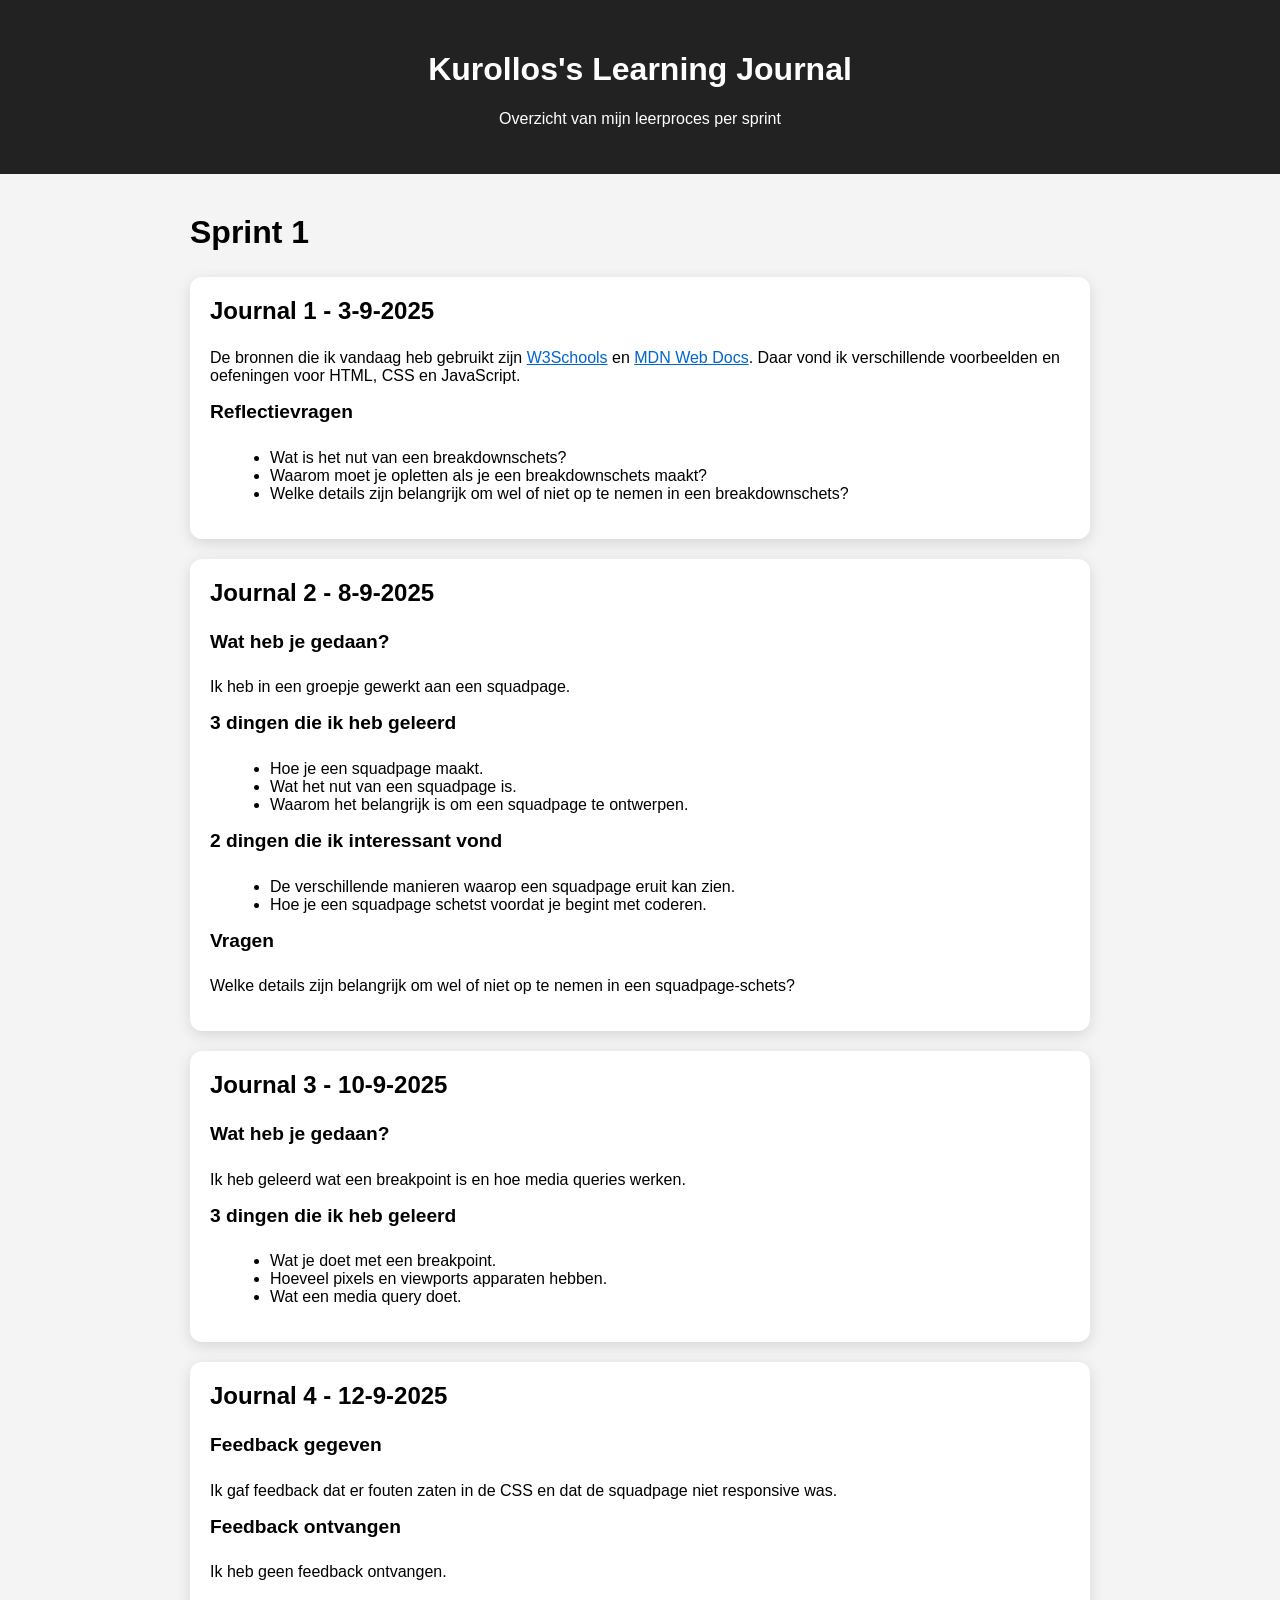
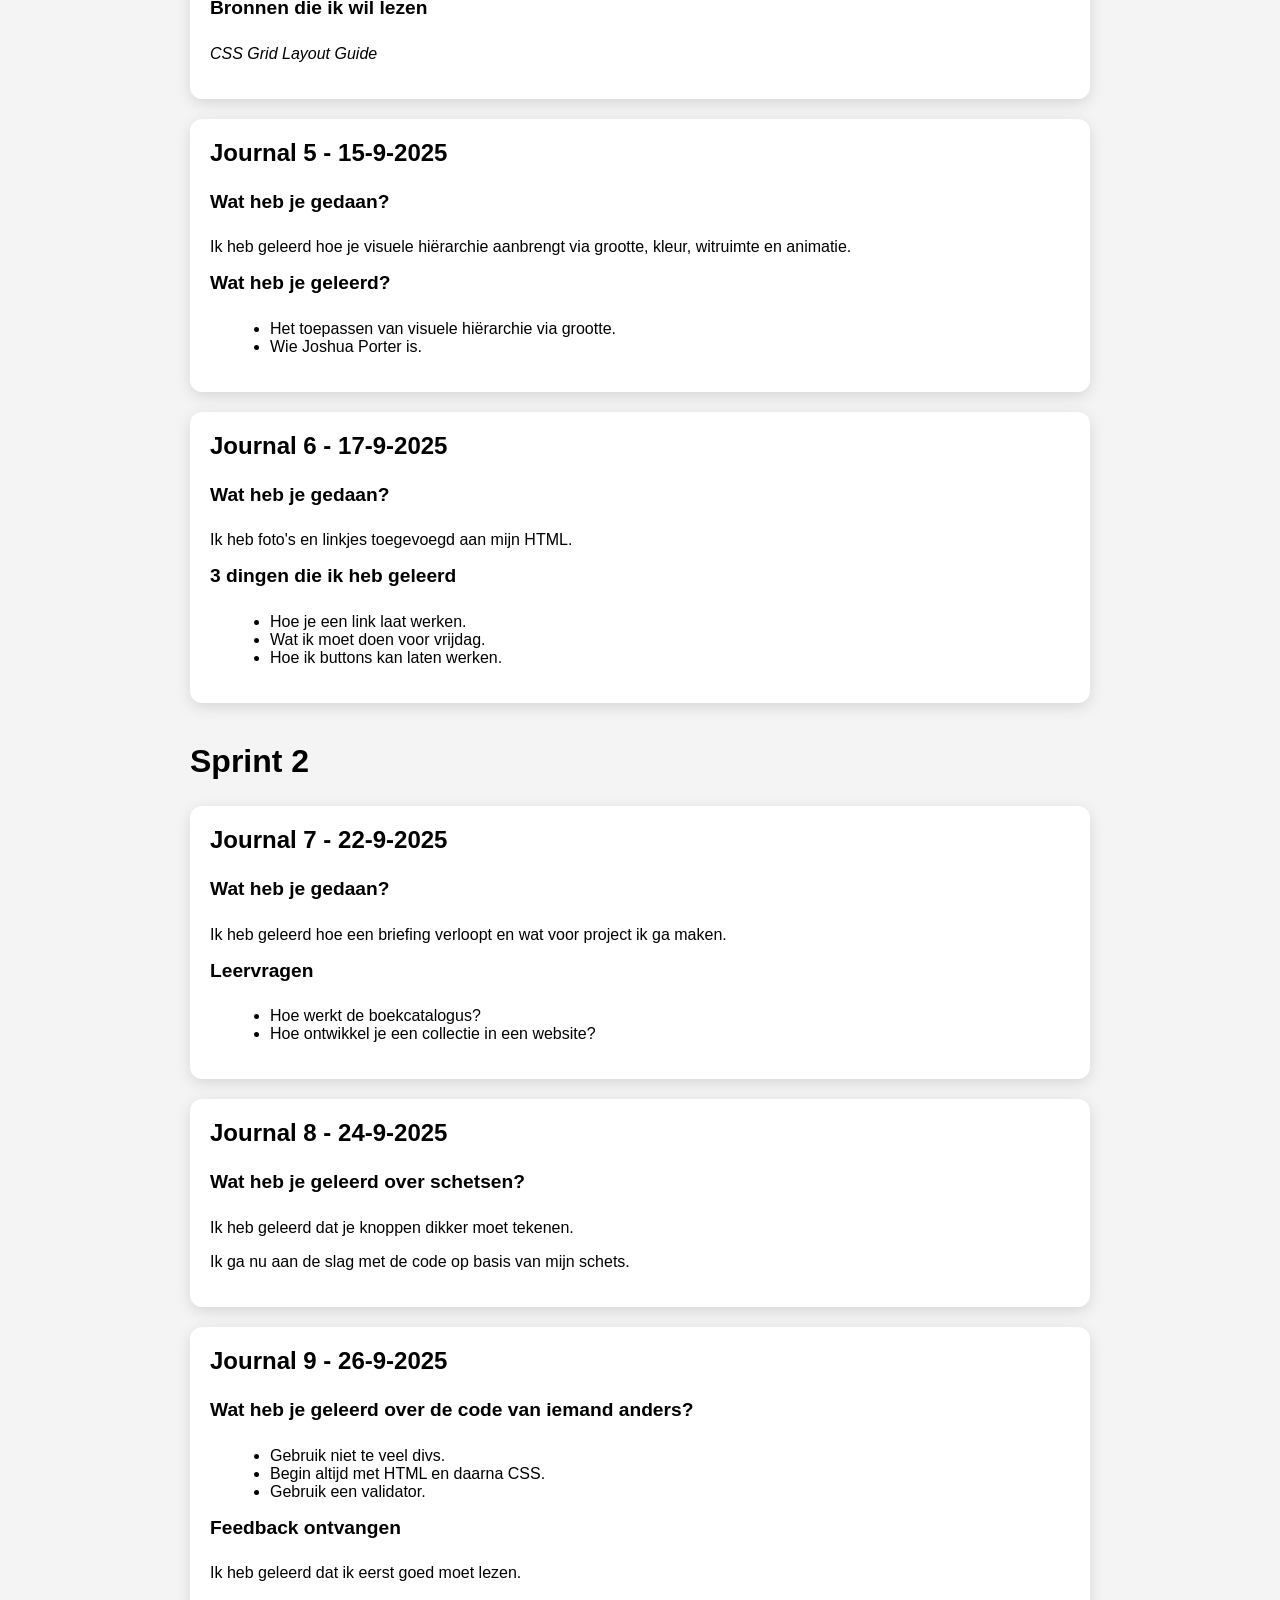
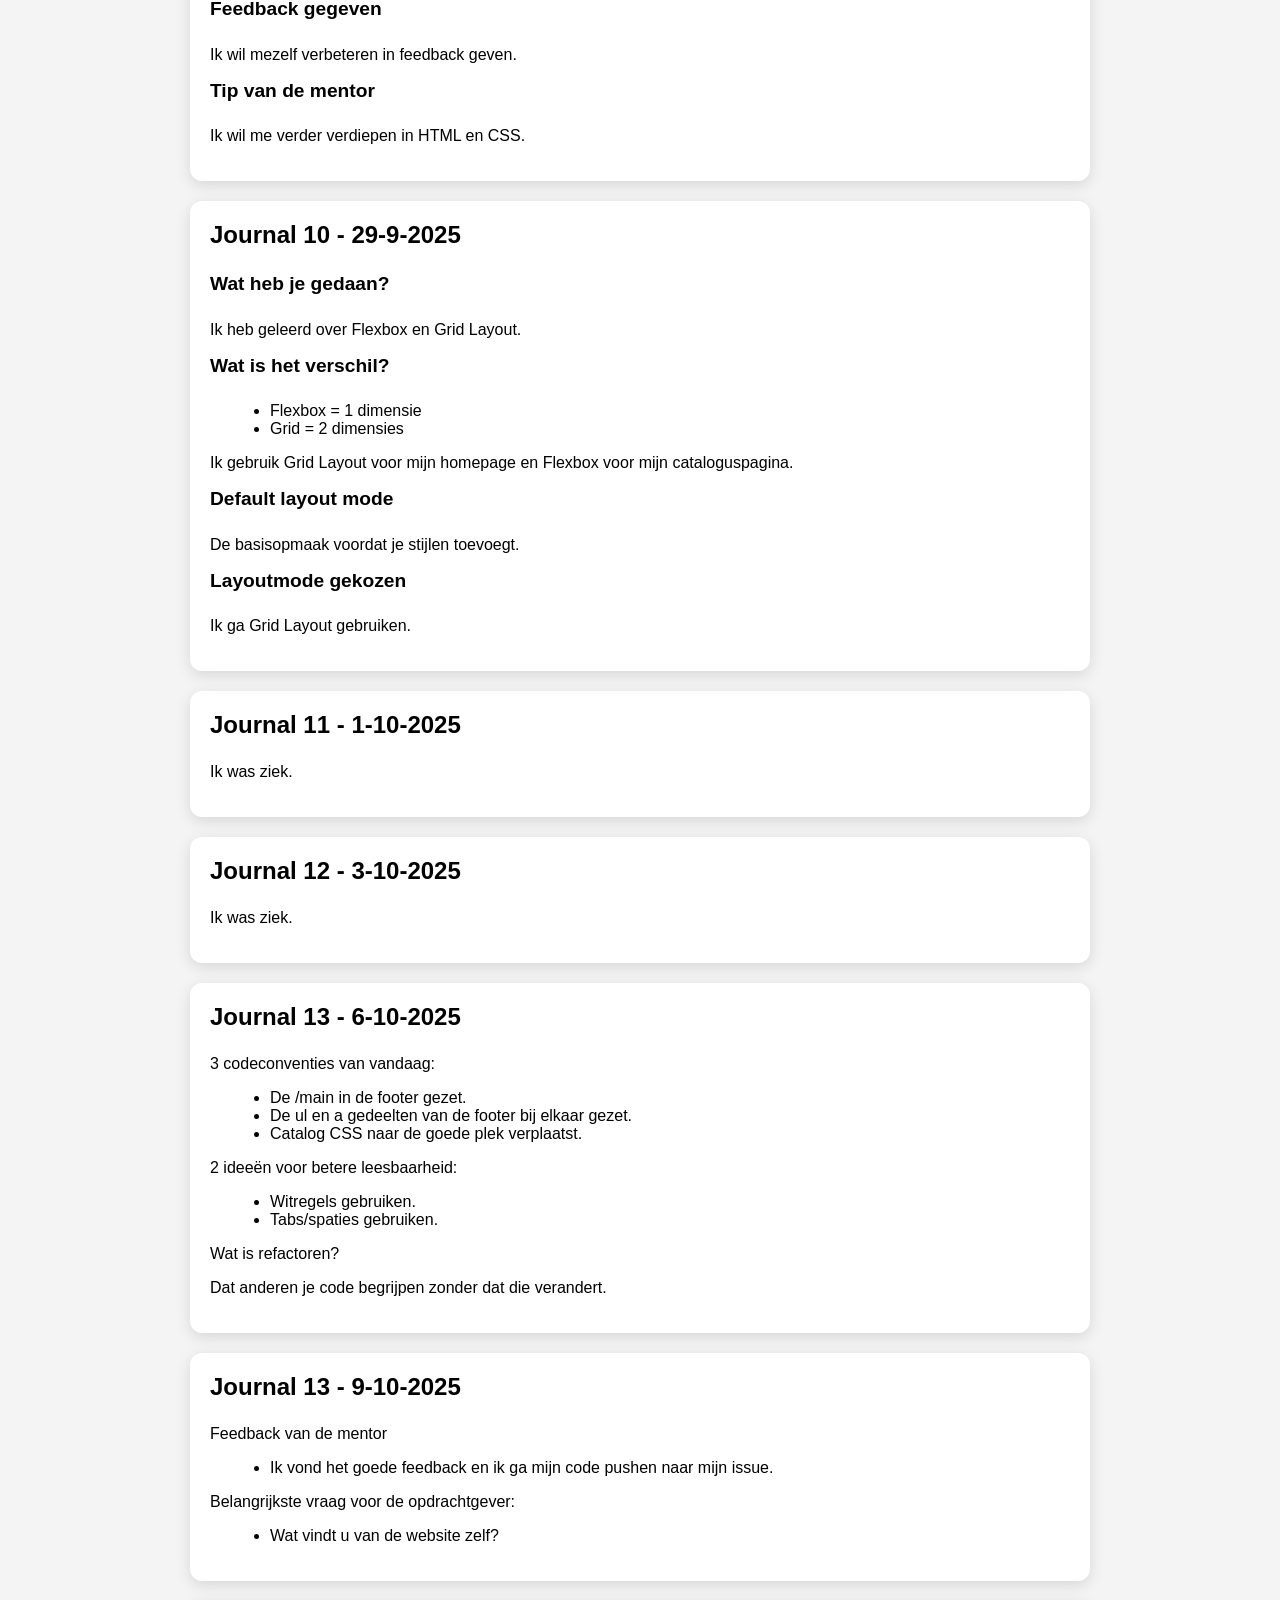
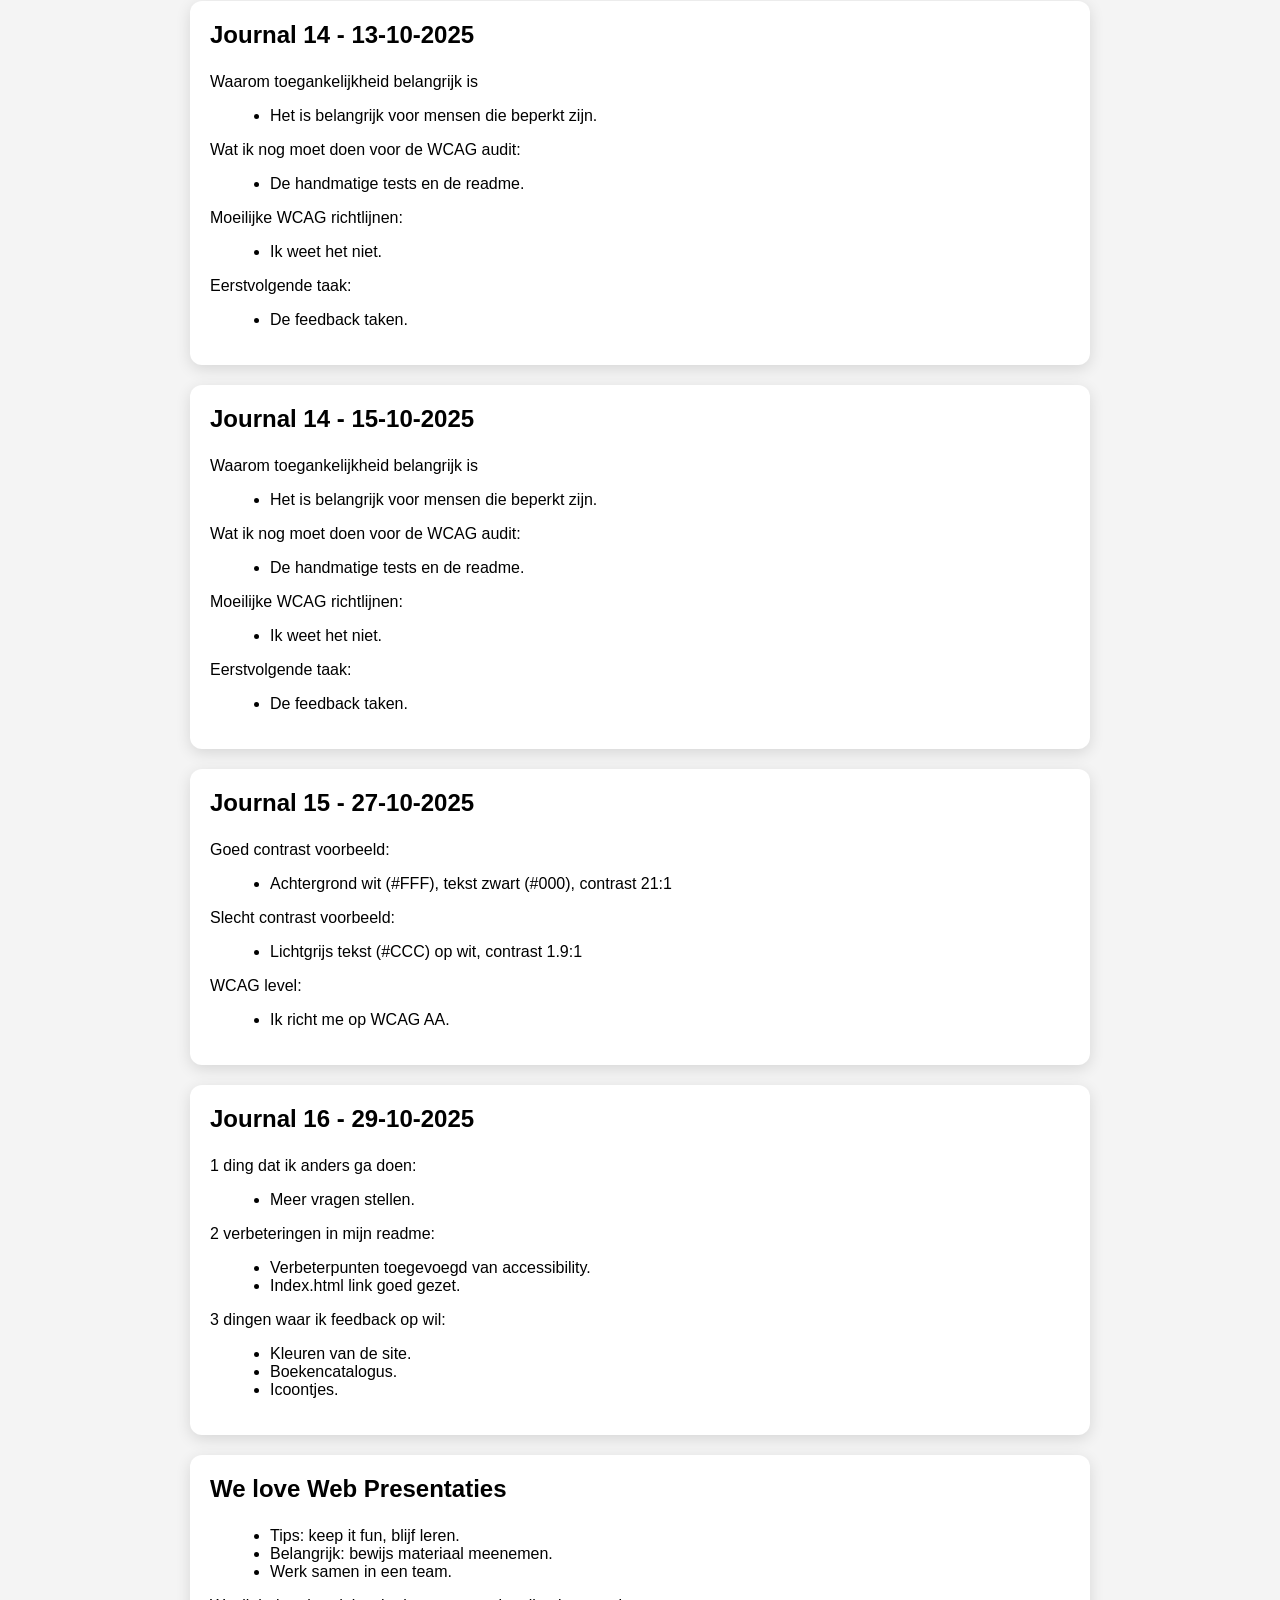
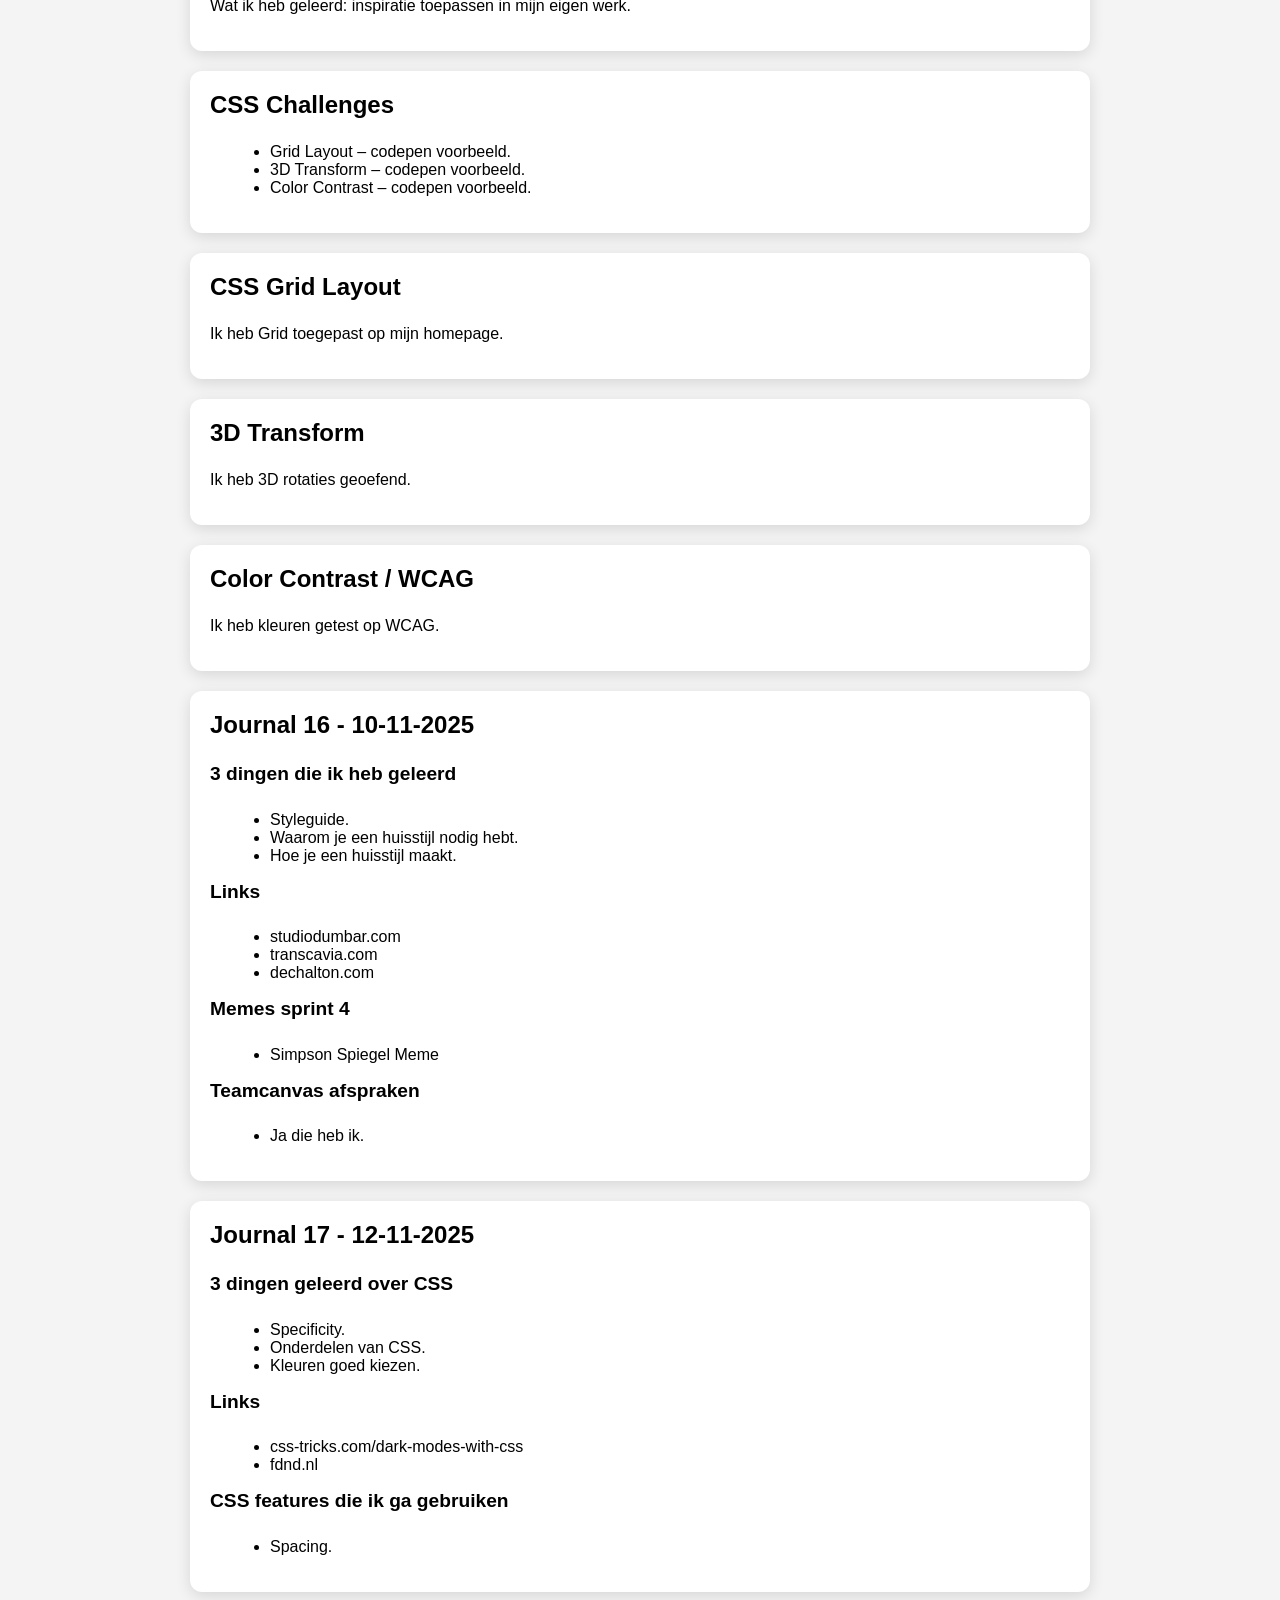
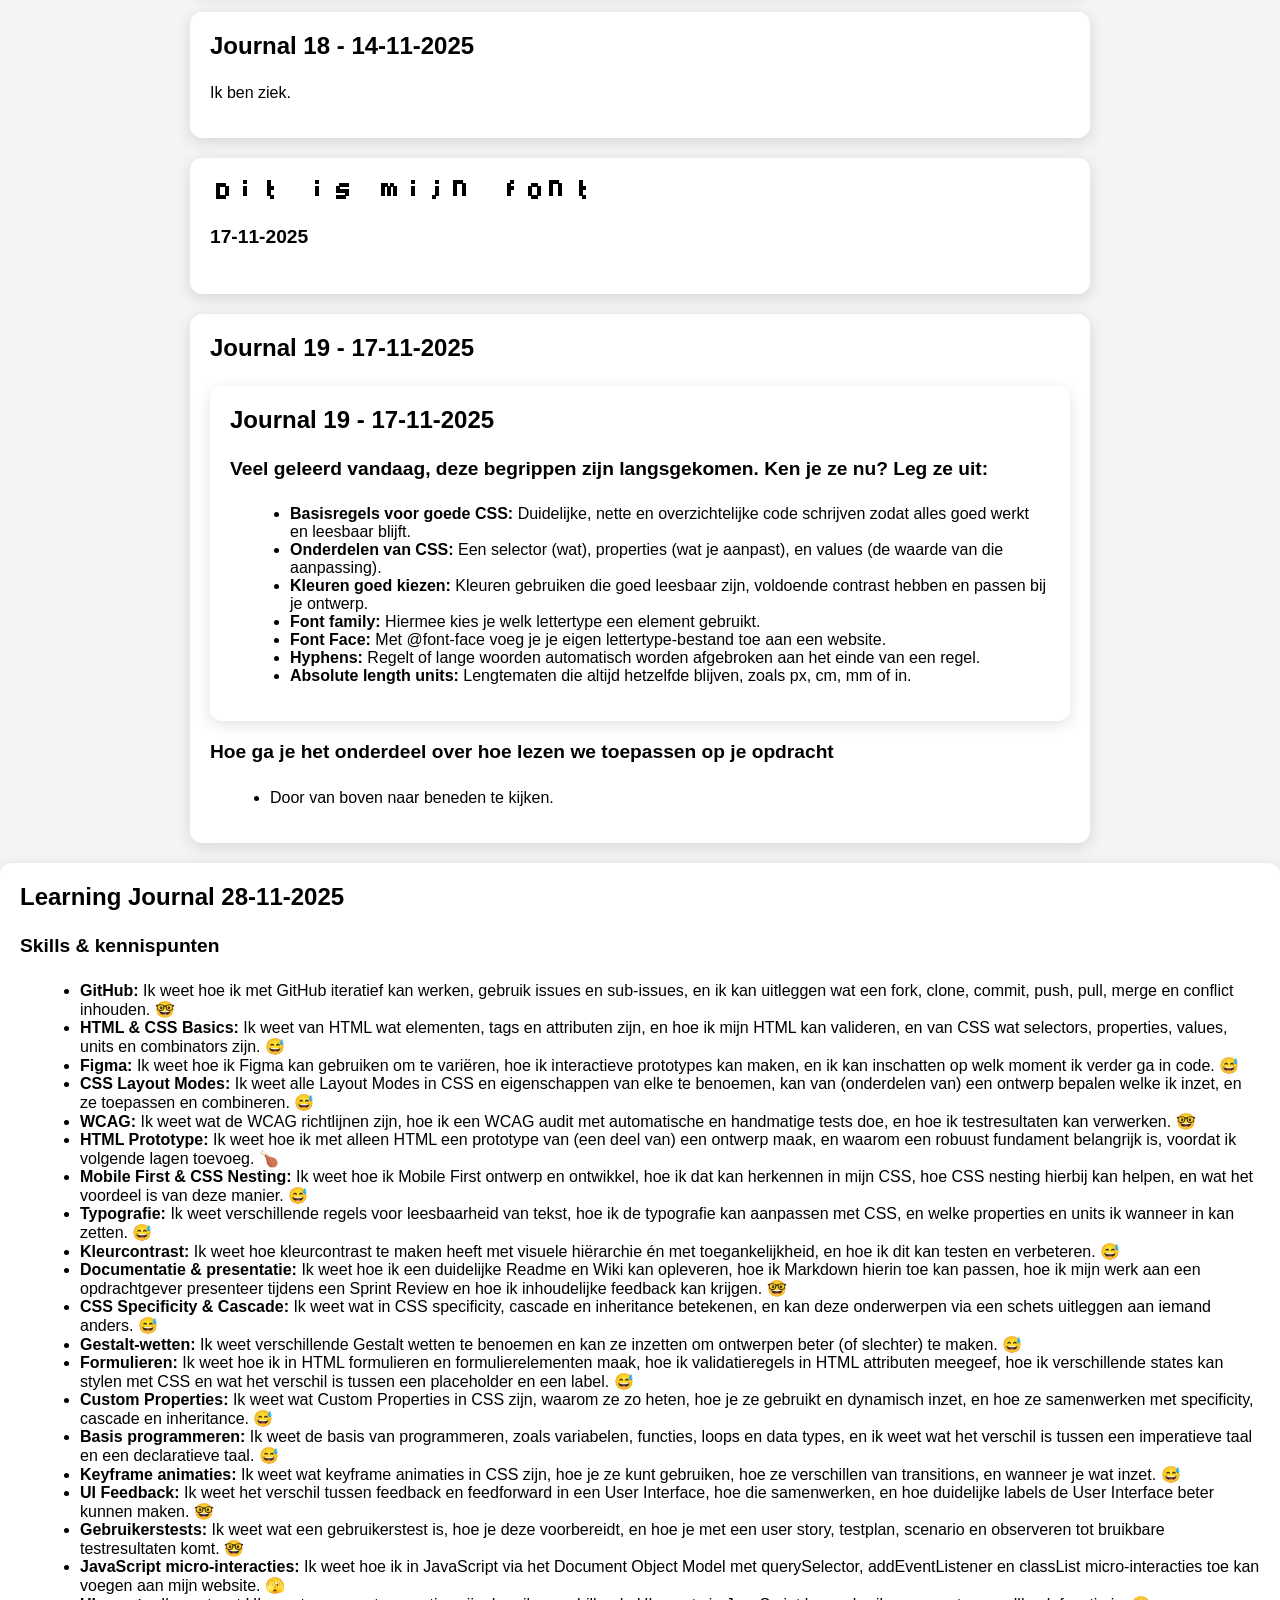
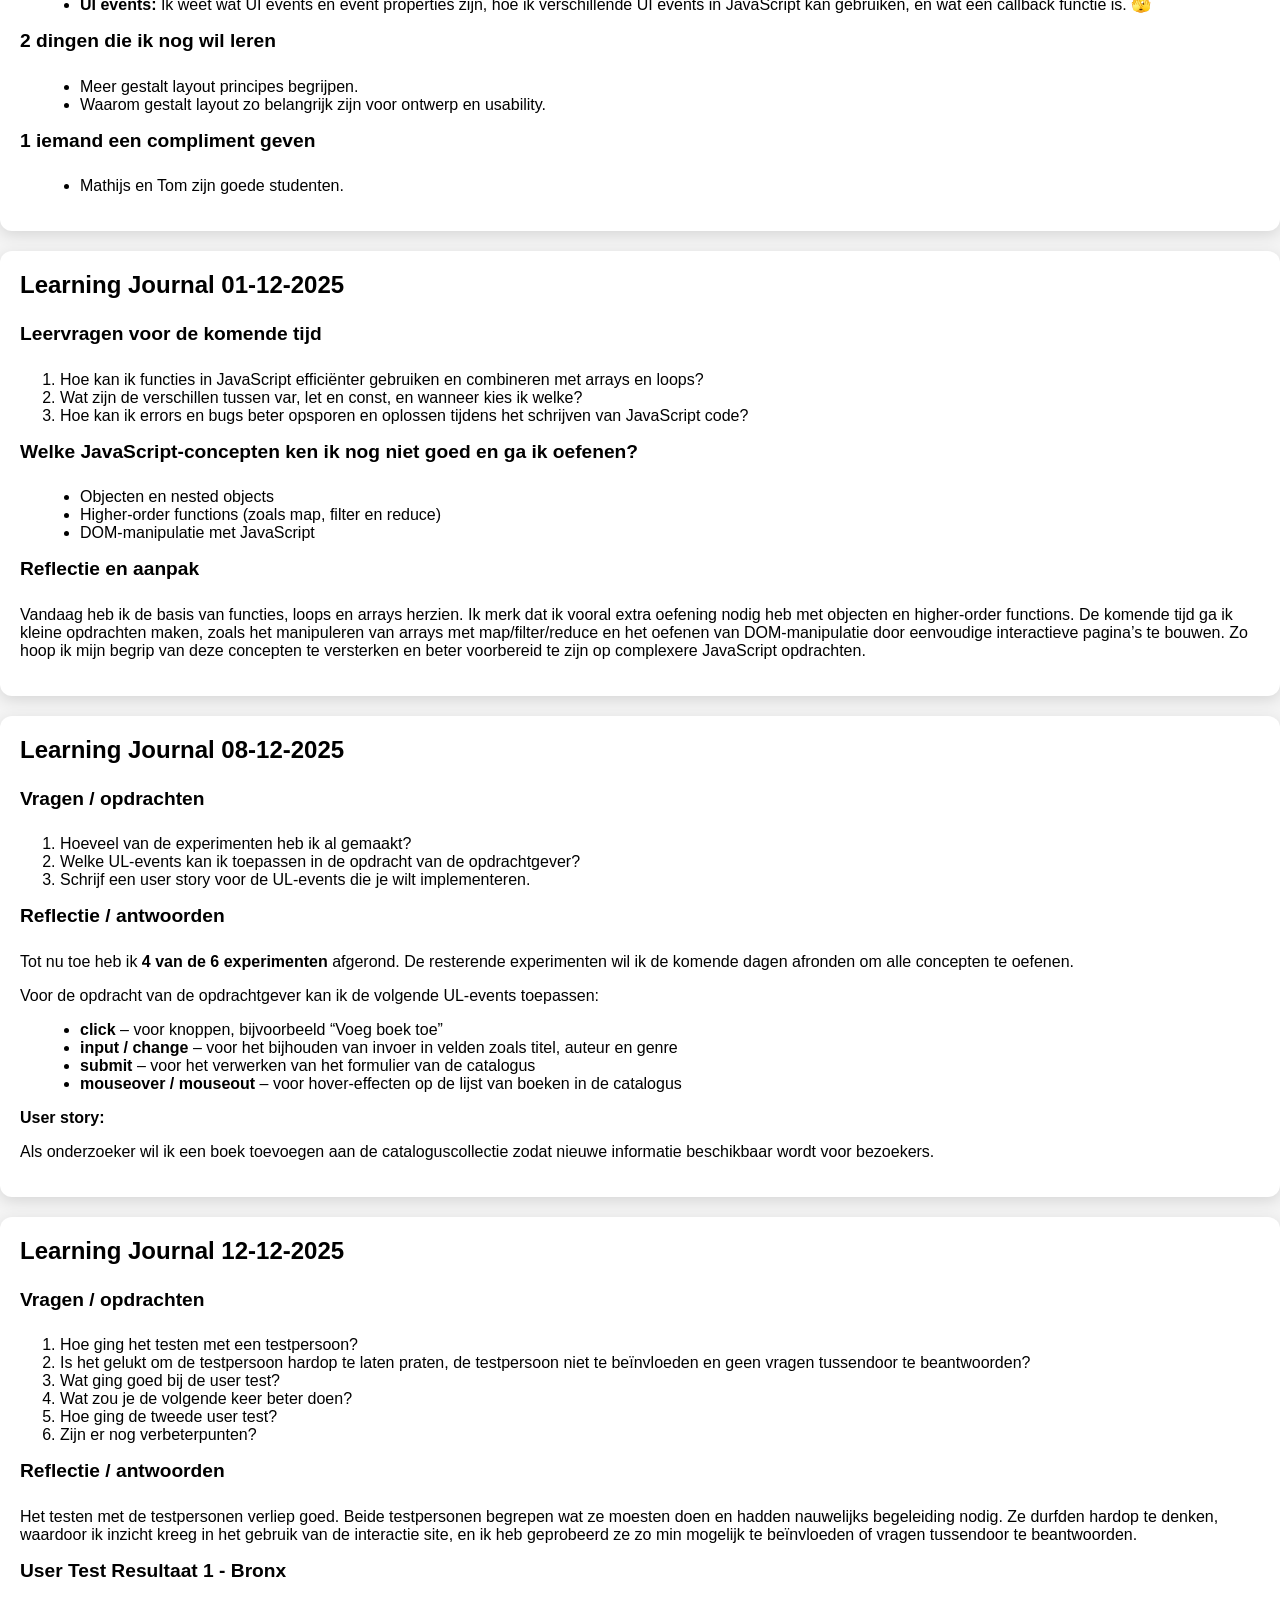
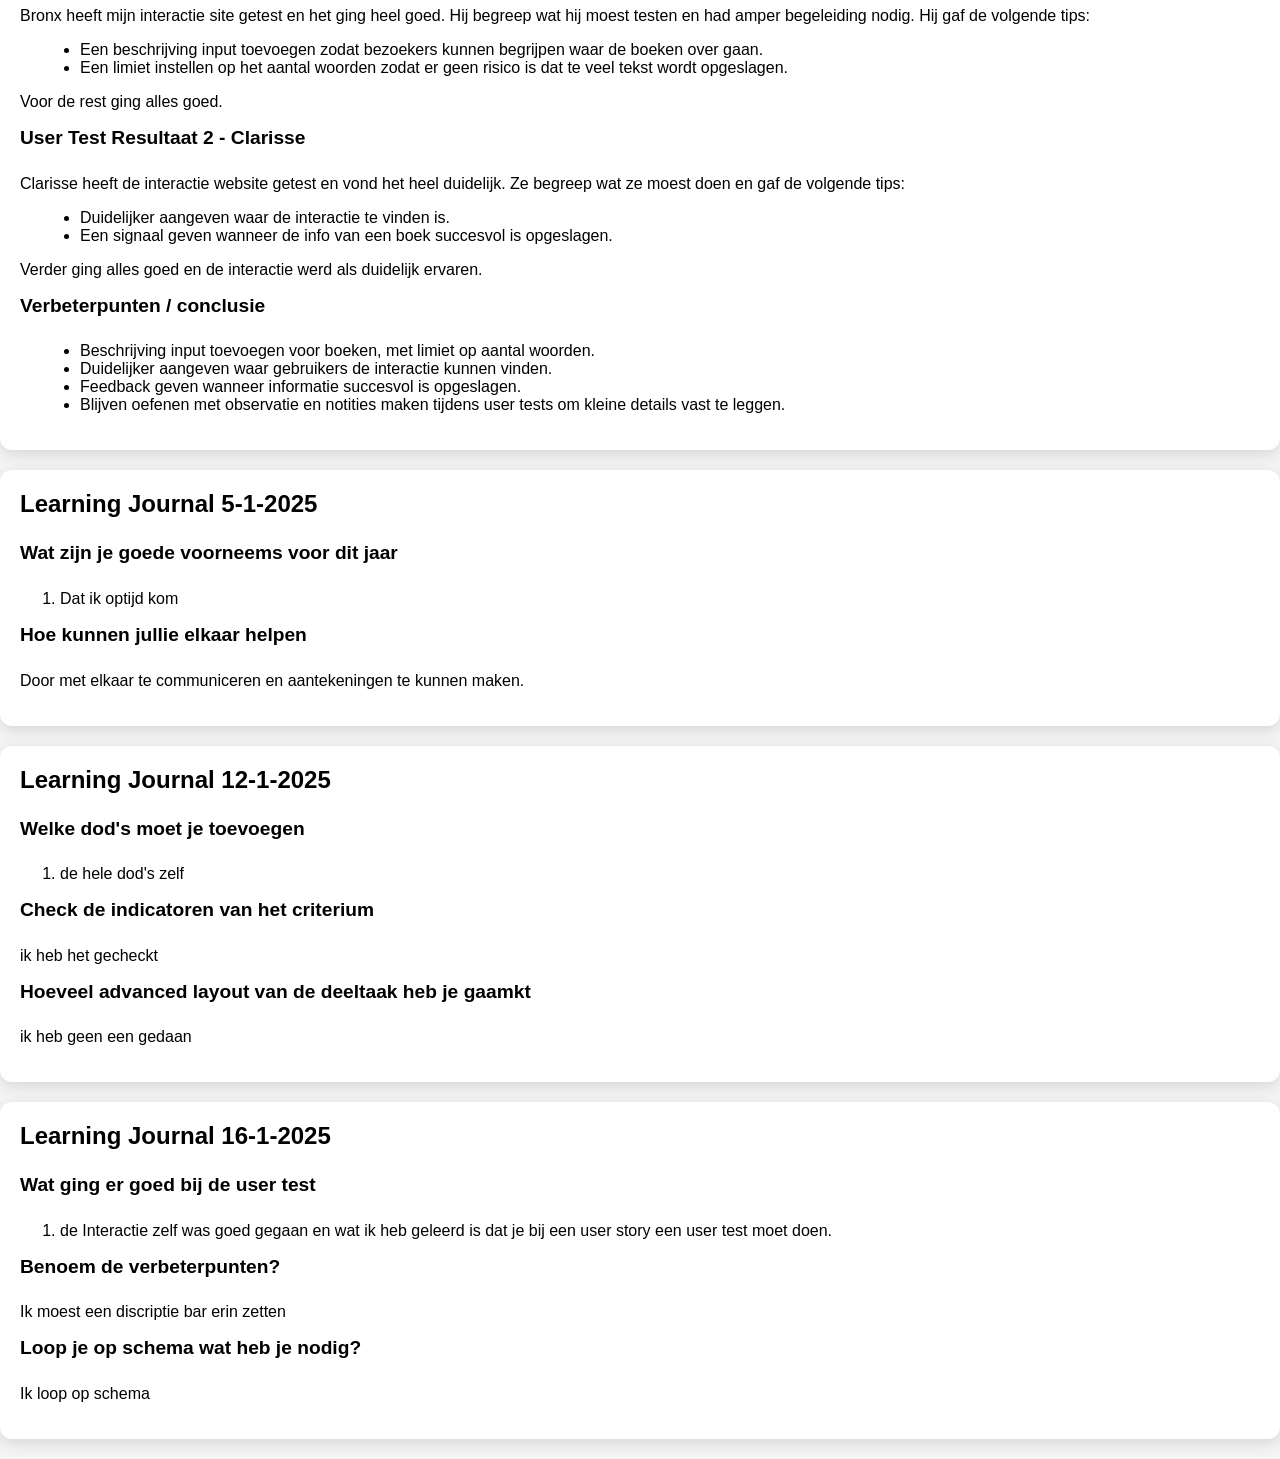
==== commit 9b9e5974: "dit zijn mijn nieuwe onderdelen" ====
--- a/docs/index.html
+++ b/docs/index.html
@@ -590,6 +590,47 @@
   </ul>
 </article>
 
+<article class="journal-card">
+  <h3>Learning Journal 5-1-2025</h3>
+
+  <h4>Wat zijn je goede voorneems voor dit jaar</h4>
+  <ol>
+    <li>Dat ik optijd kom</li>
+  </ol>
+
+  <h4>Hoe kunnen jullie elkaar helpen</h4>
+  <p>Door met elkaar te communiceren en aantekeningen te kunnen maken.</p>
+</article>
+
+<article class="journal-card">
+  <h3>Learning Journal 12-1-2025</h3>
+
+  <h4>Welke dod's moet je toevoegen</h4>
+  <ol>
+    <li>de hele dod's zelf</li>
+  </ol>
+
+  <h4>Check de indicatoren van het criterium</h4>
+  <p>ik heb het gecheckt</p>
+
+  <h4>Hoeveel advanced layout van de deeltaak heb je gaamkt</h4>
+  <p>ik heb geen een gedaan</p>
+</article>
+
+<article class="journal-card">
+  <h3>Learning Journal 16-1-2025</h3>
+
+  <h4>Wat ging er goed bij de user test</h4>
+  <ol>
+    <li>de Interactie zelf was goed gegaan en wat ik heb geleerd is dat je bij een user story een user test moet doen.</li>
+  </ol>
+
+  <h4>Benoem de verbeterpunten?</h4>
+  <p>Ik moest een discriptie bar erin zetten</p>
+
+  <h4>Loop je op schema wat heb je nodig?</h4>
+  <p>Ik loop op schema</p>
+</article>
 
 
 </body>
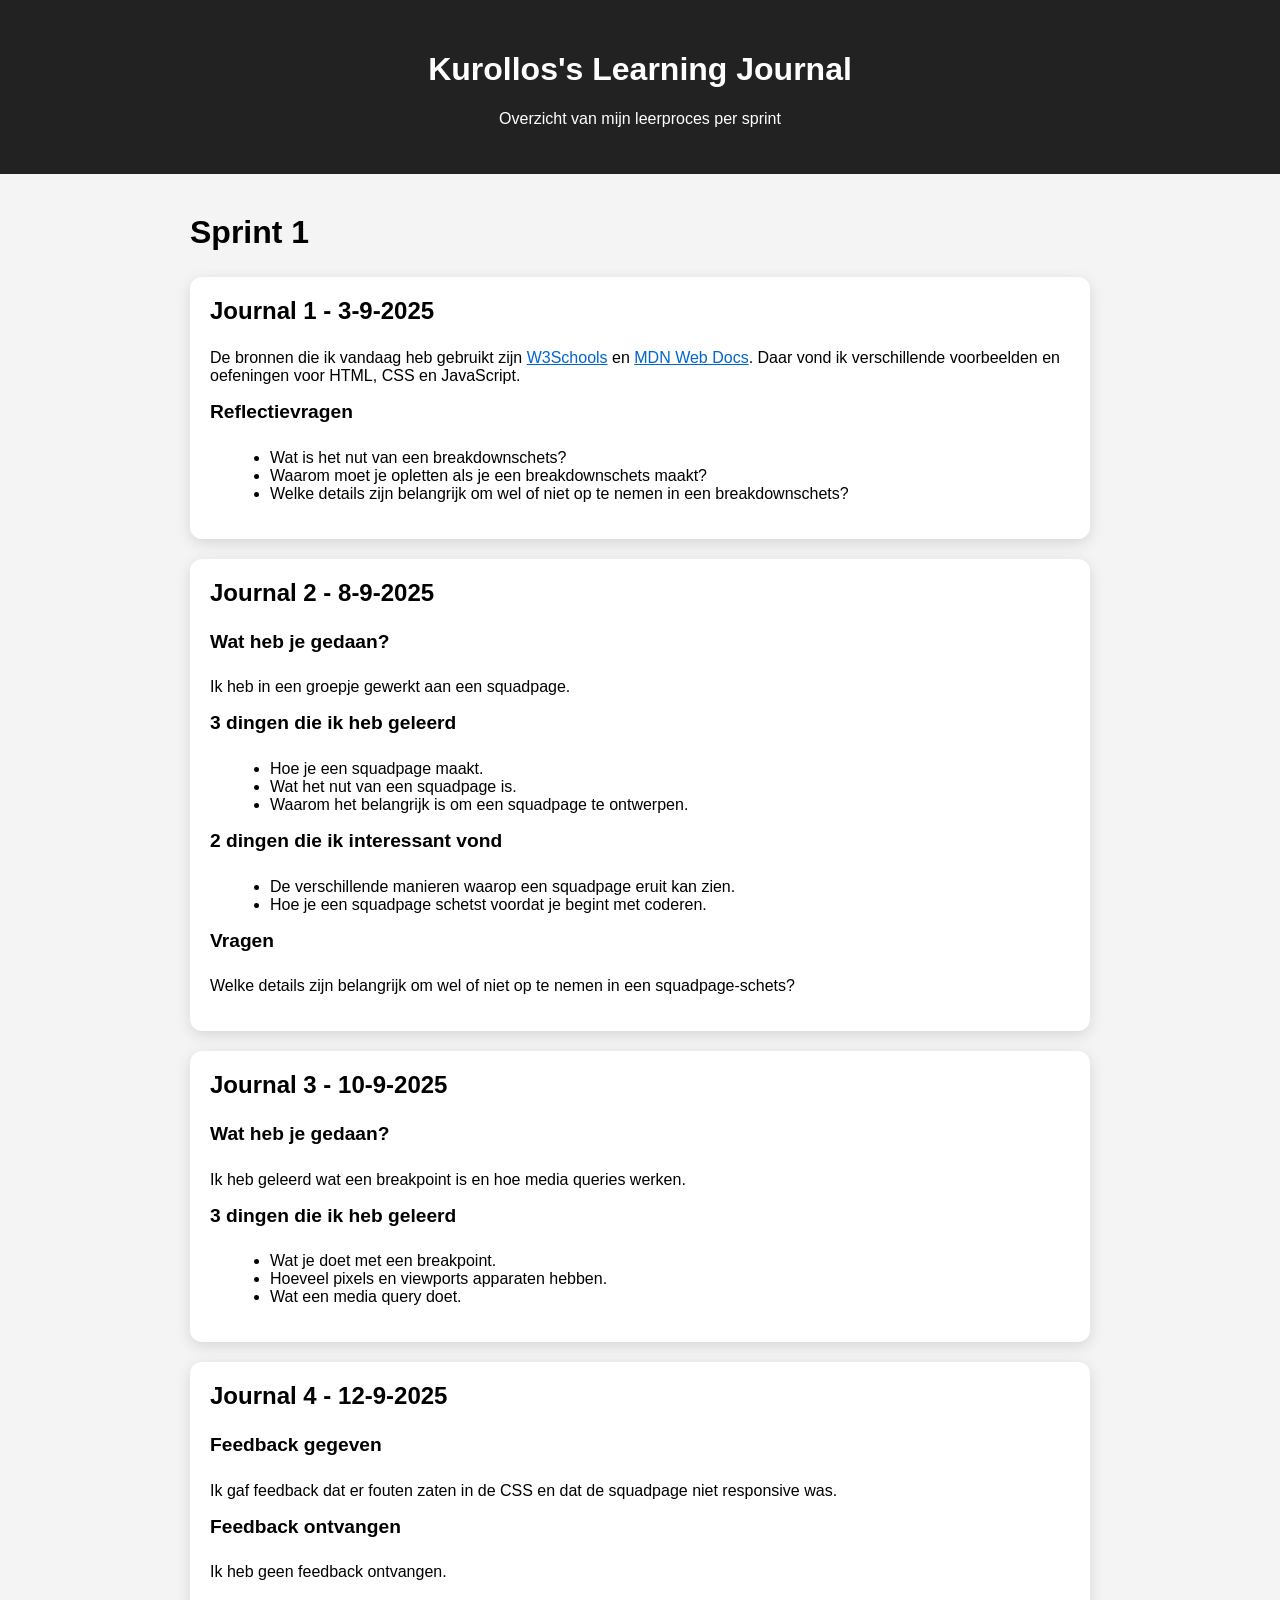
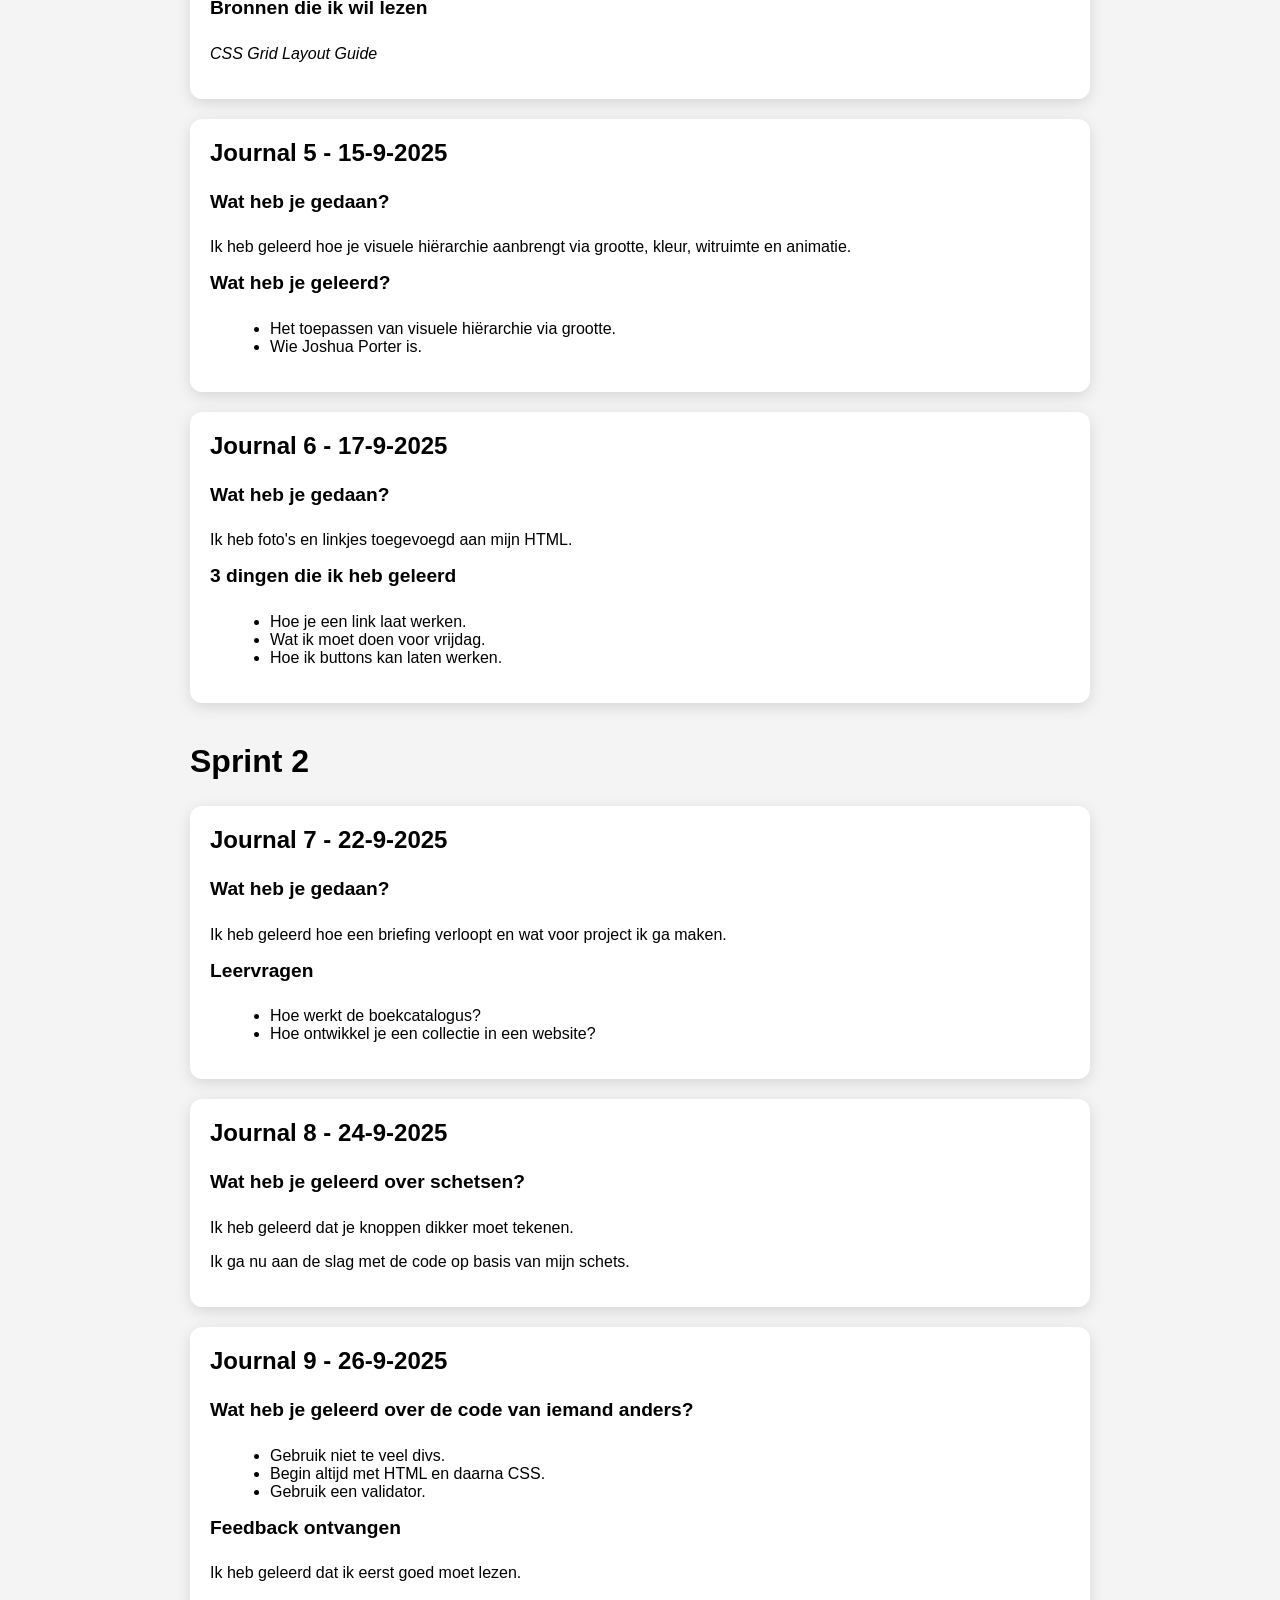
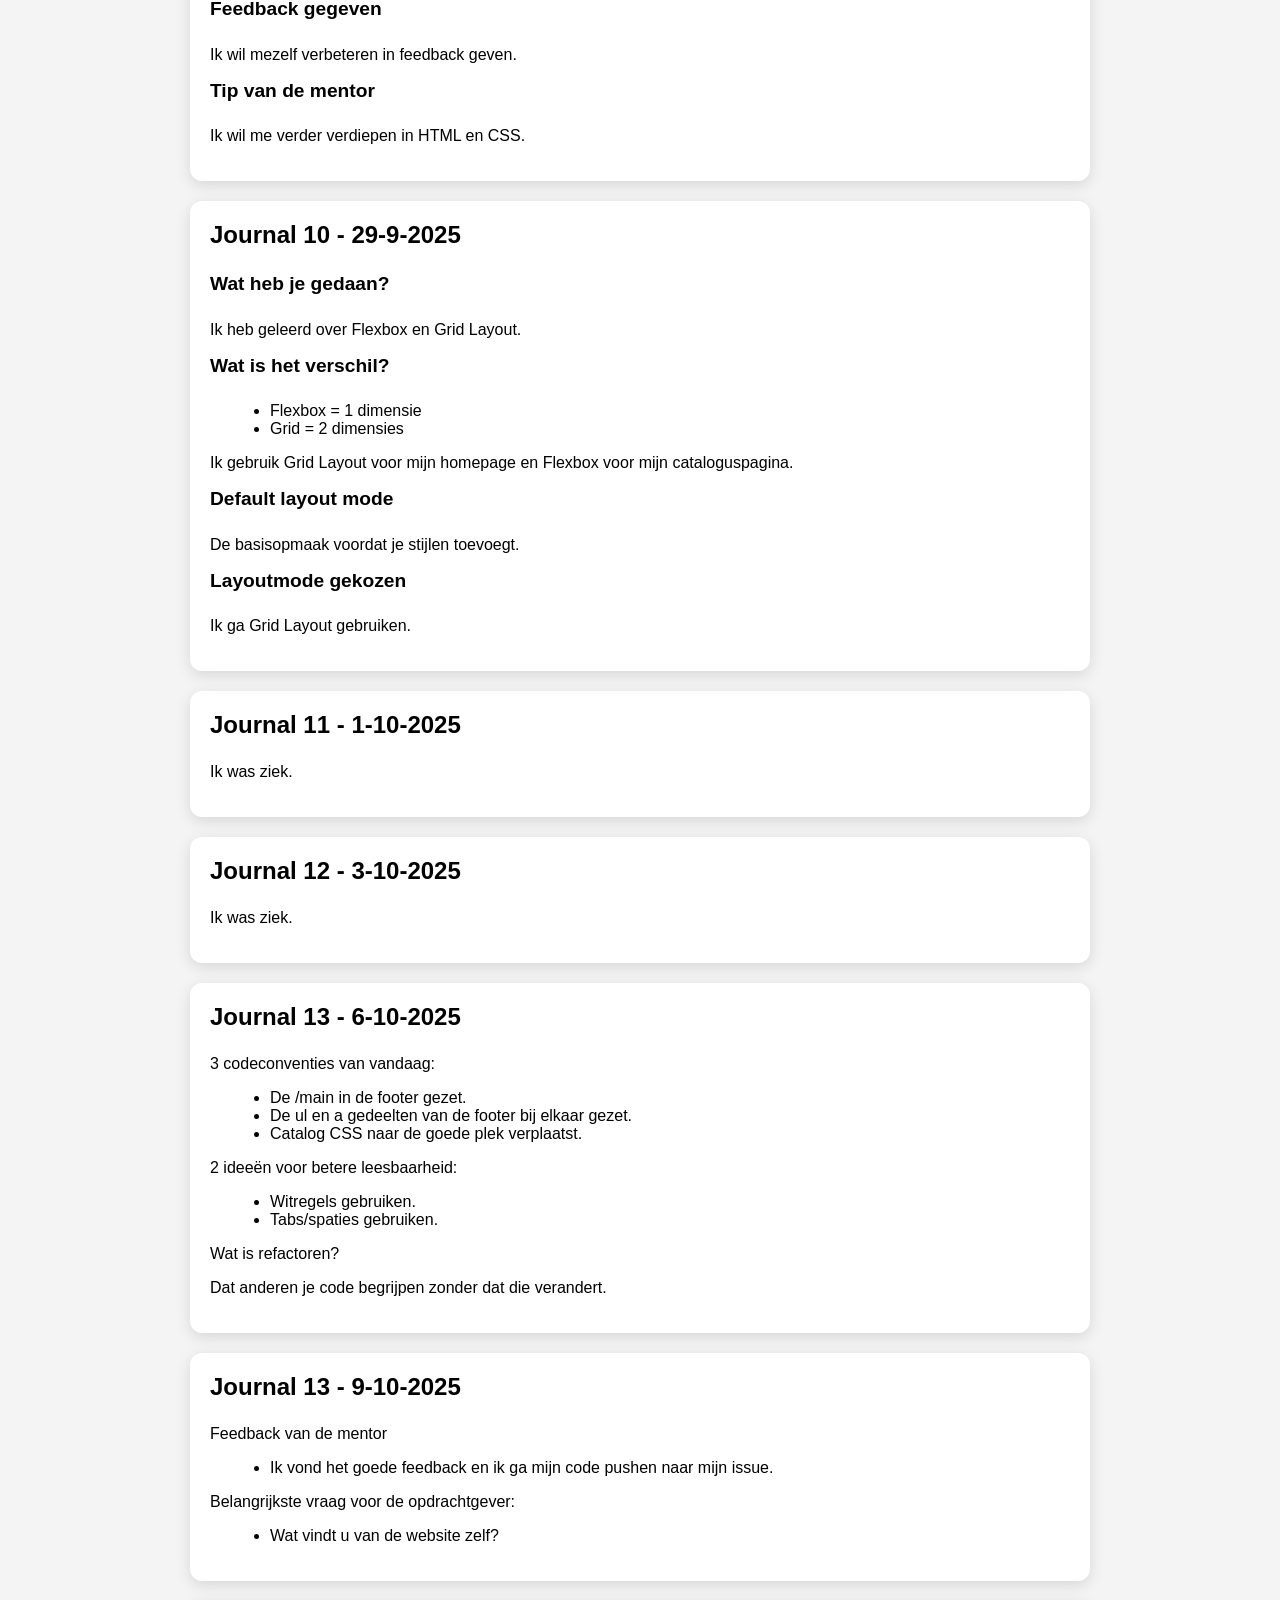
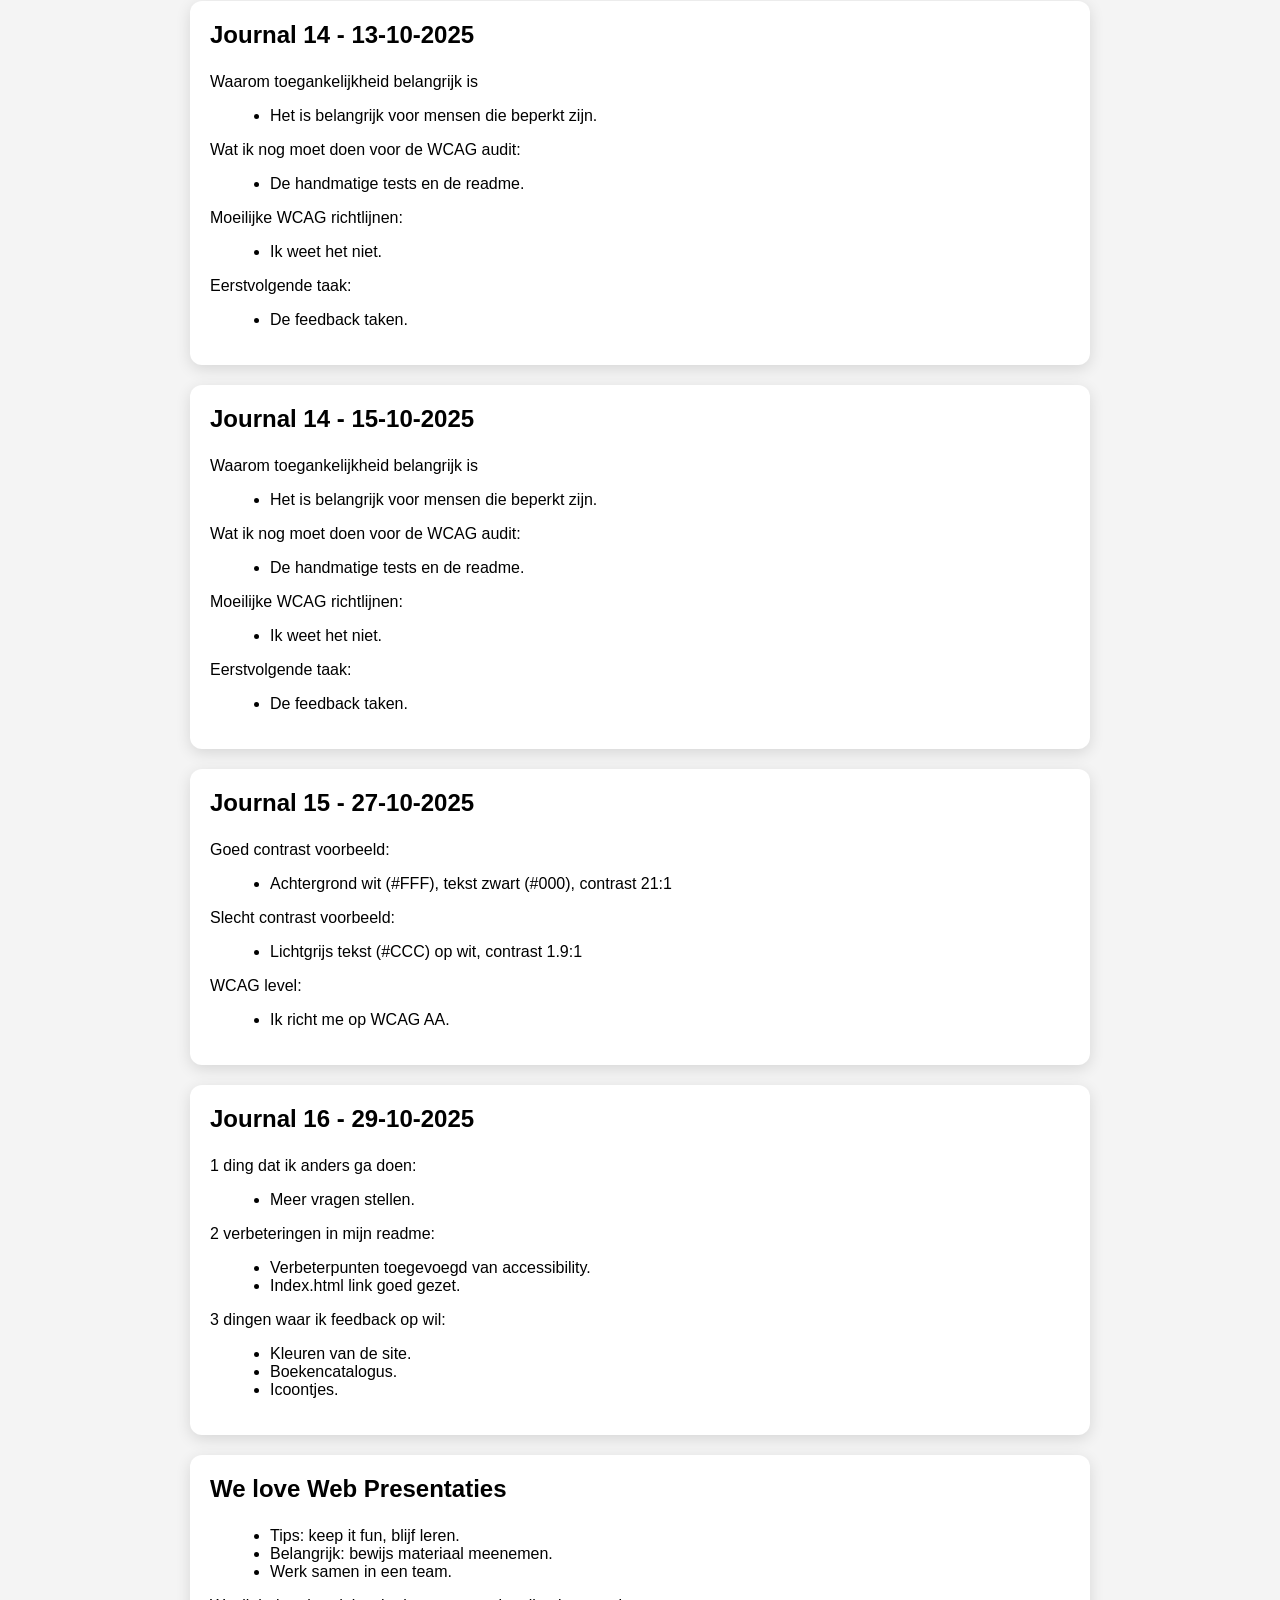
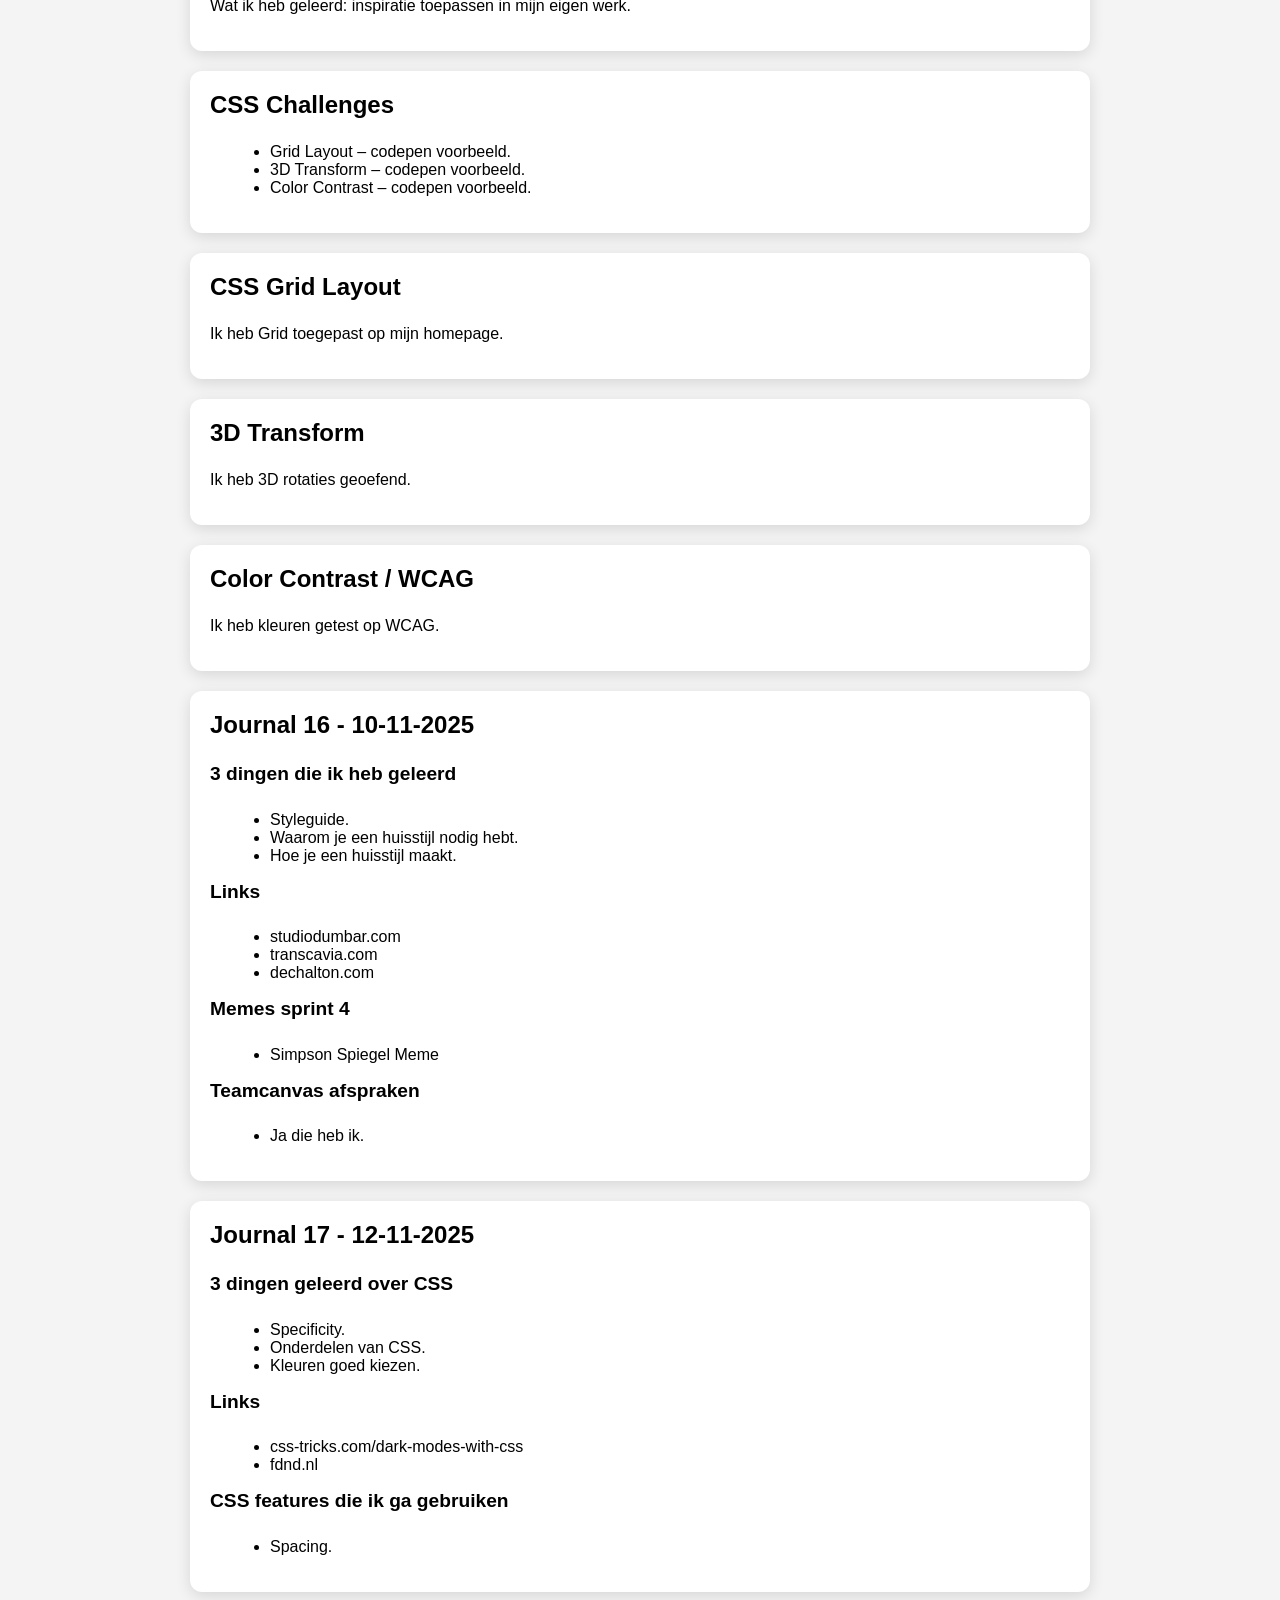
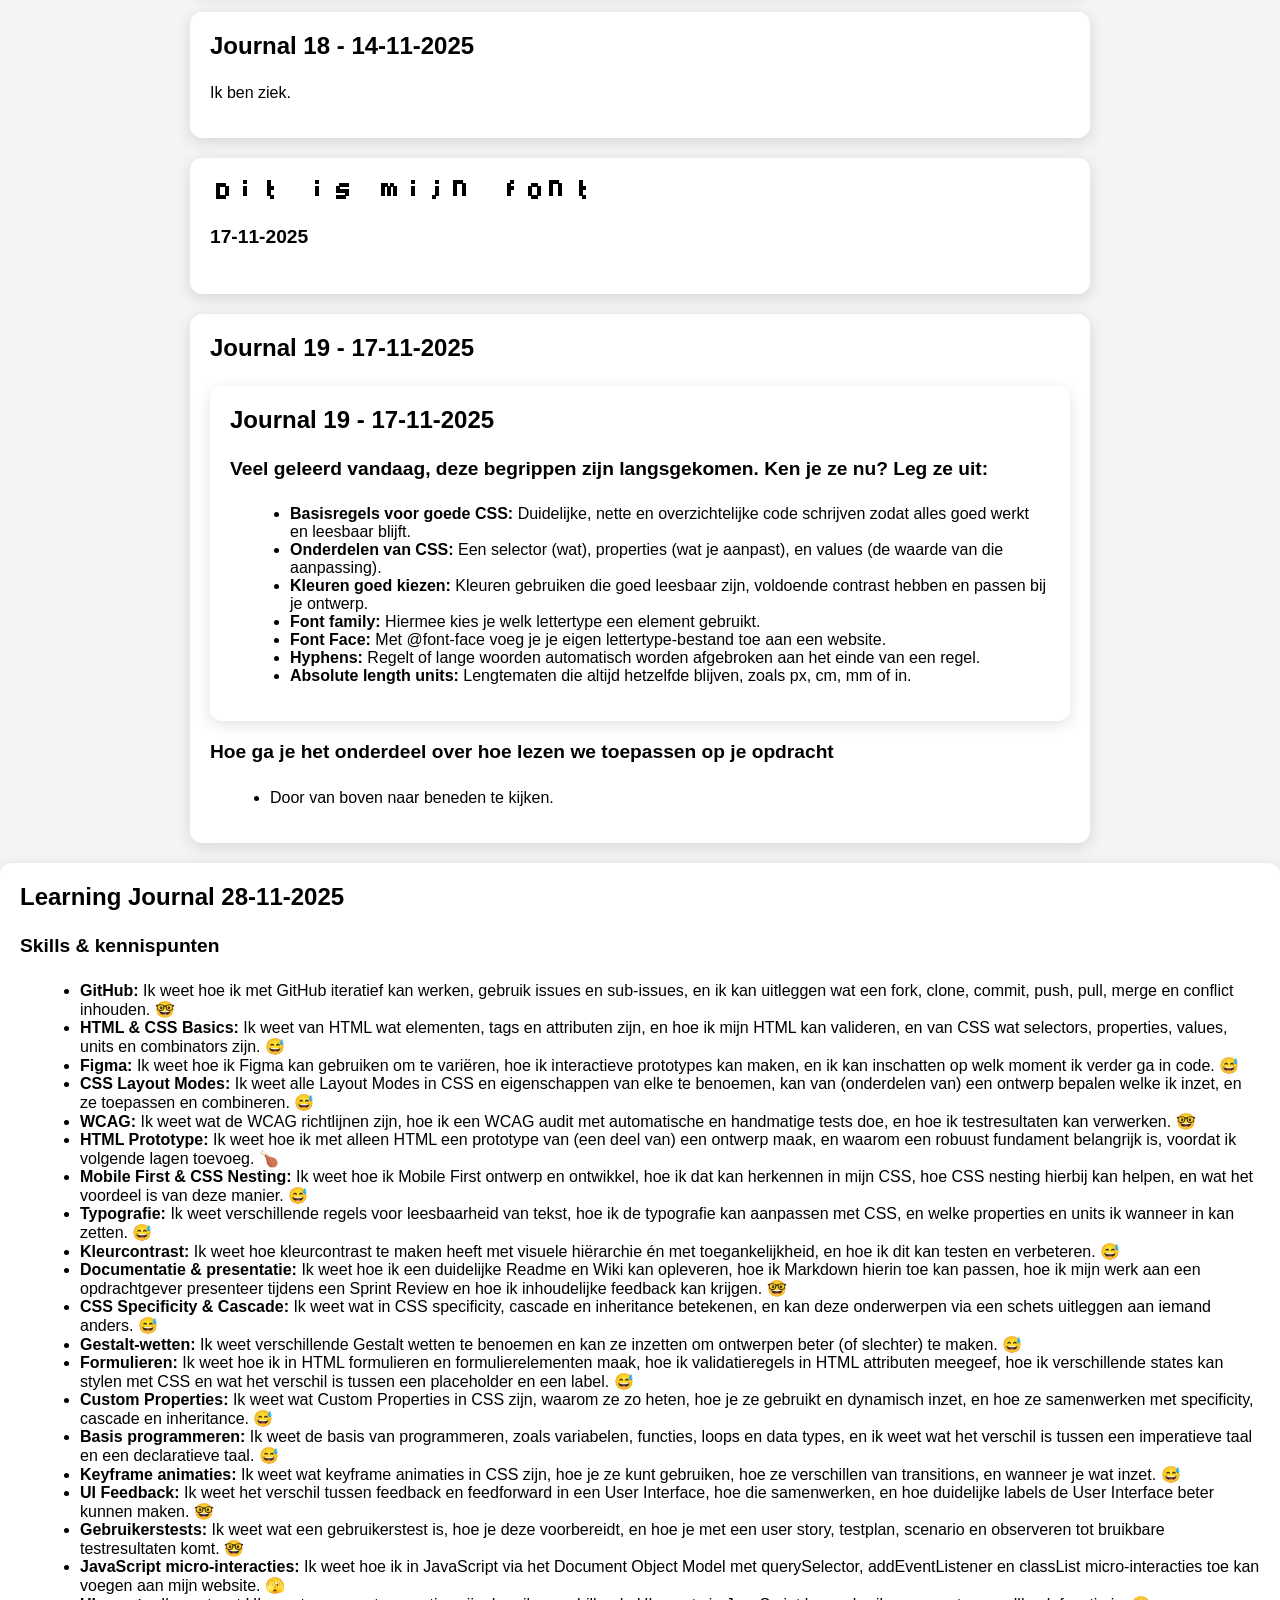
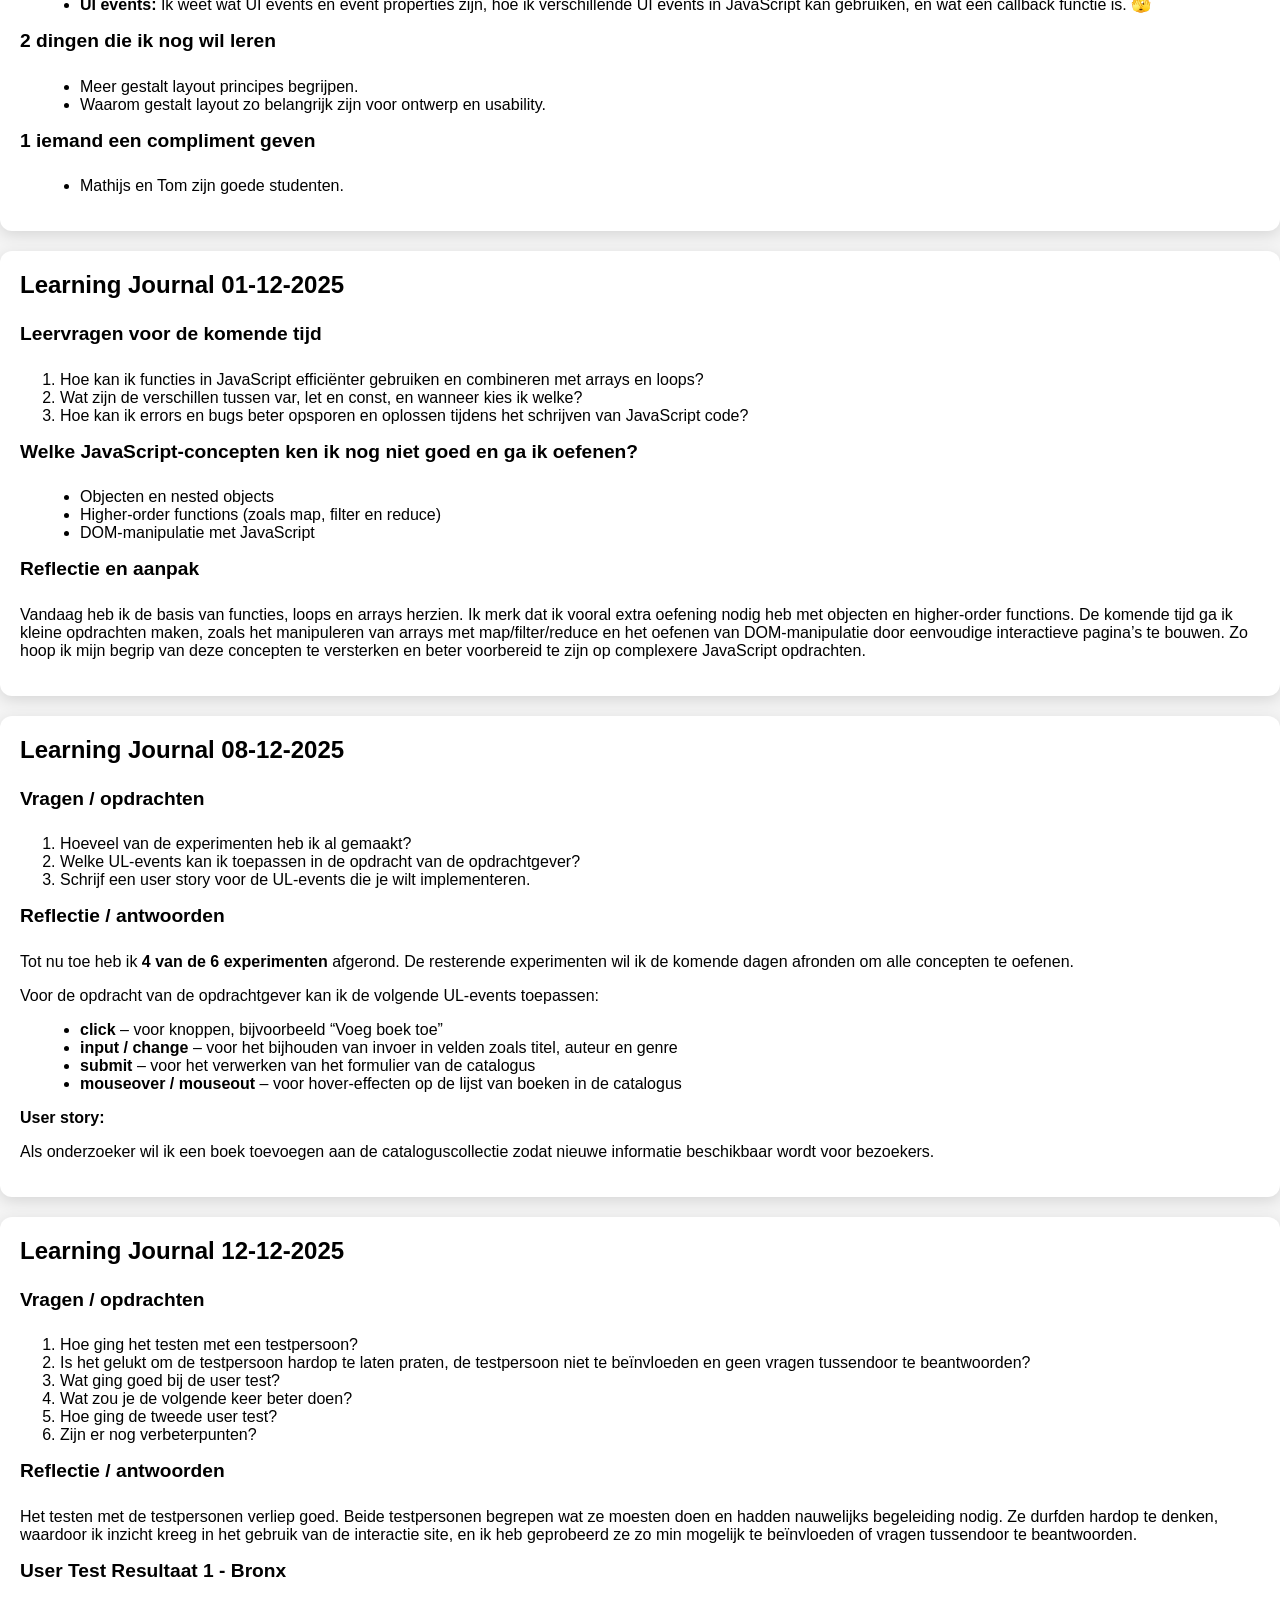
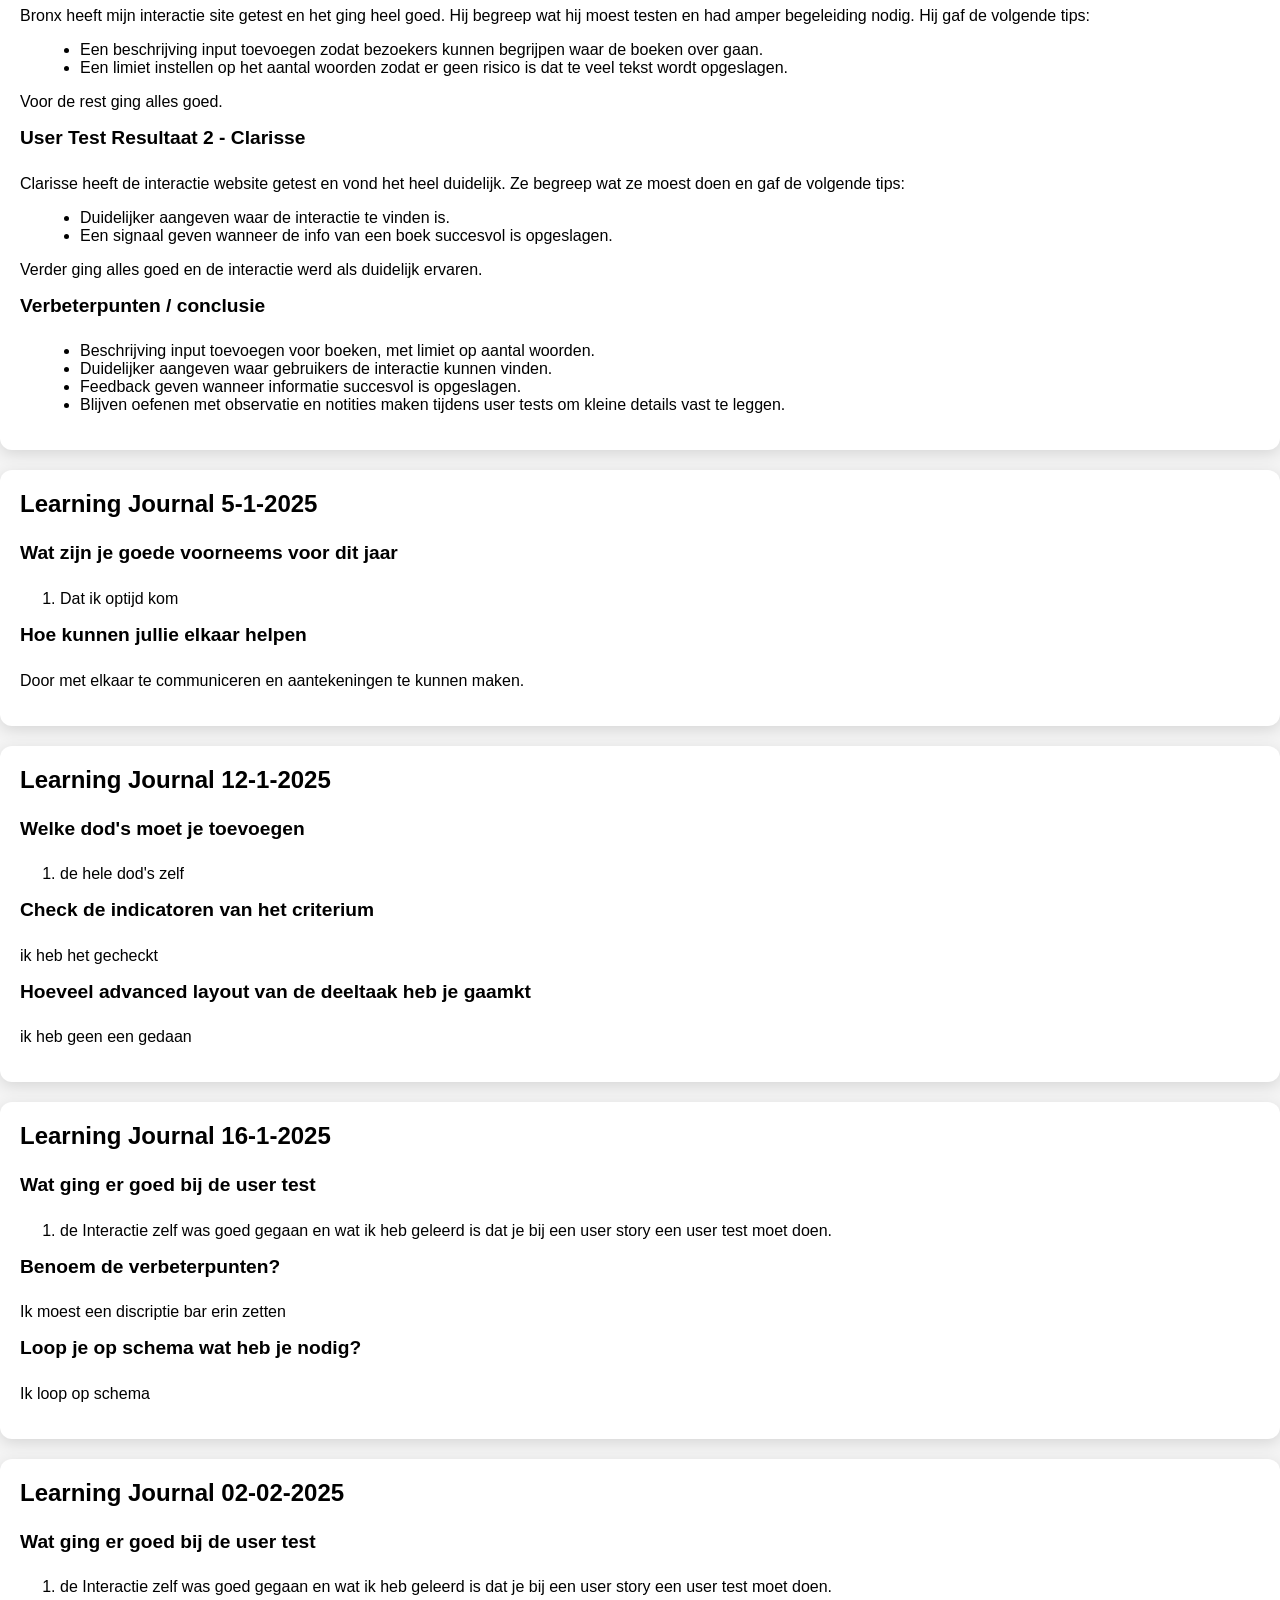
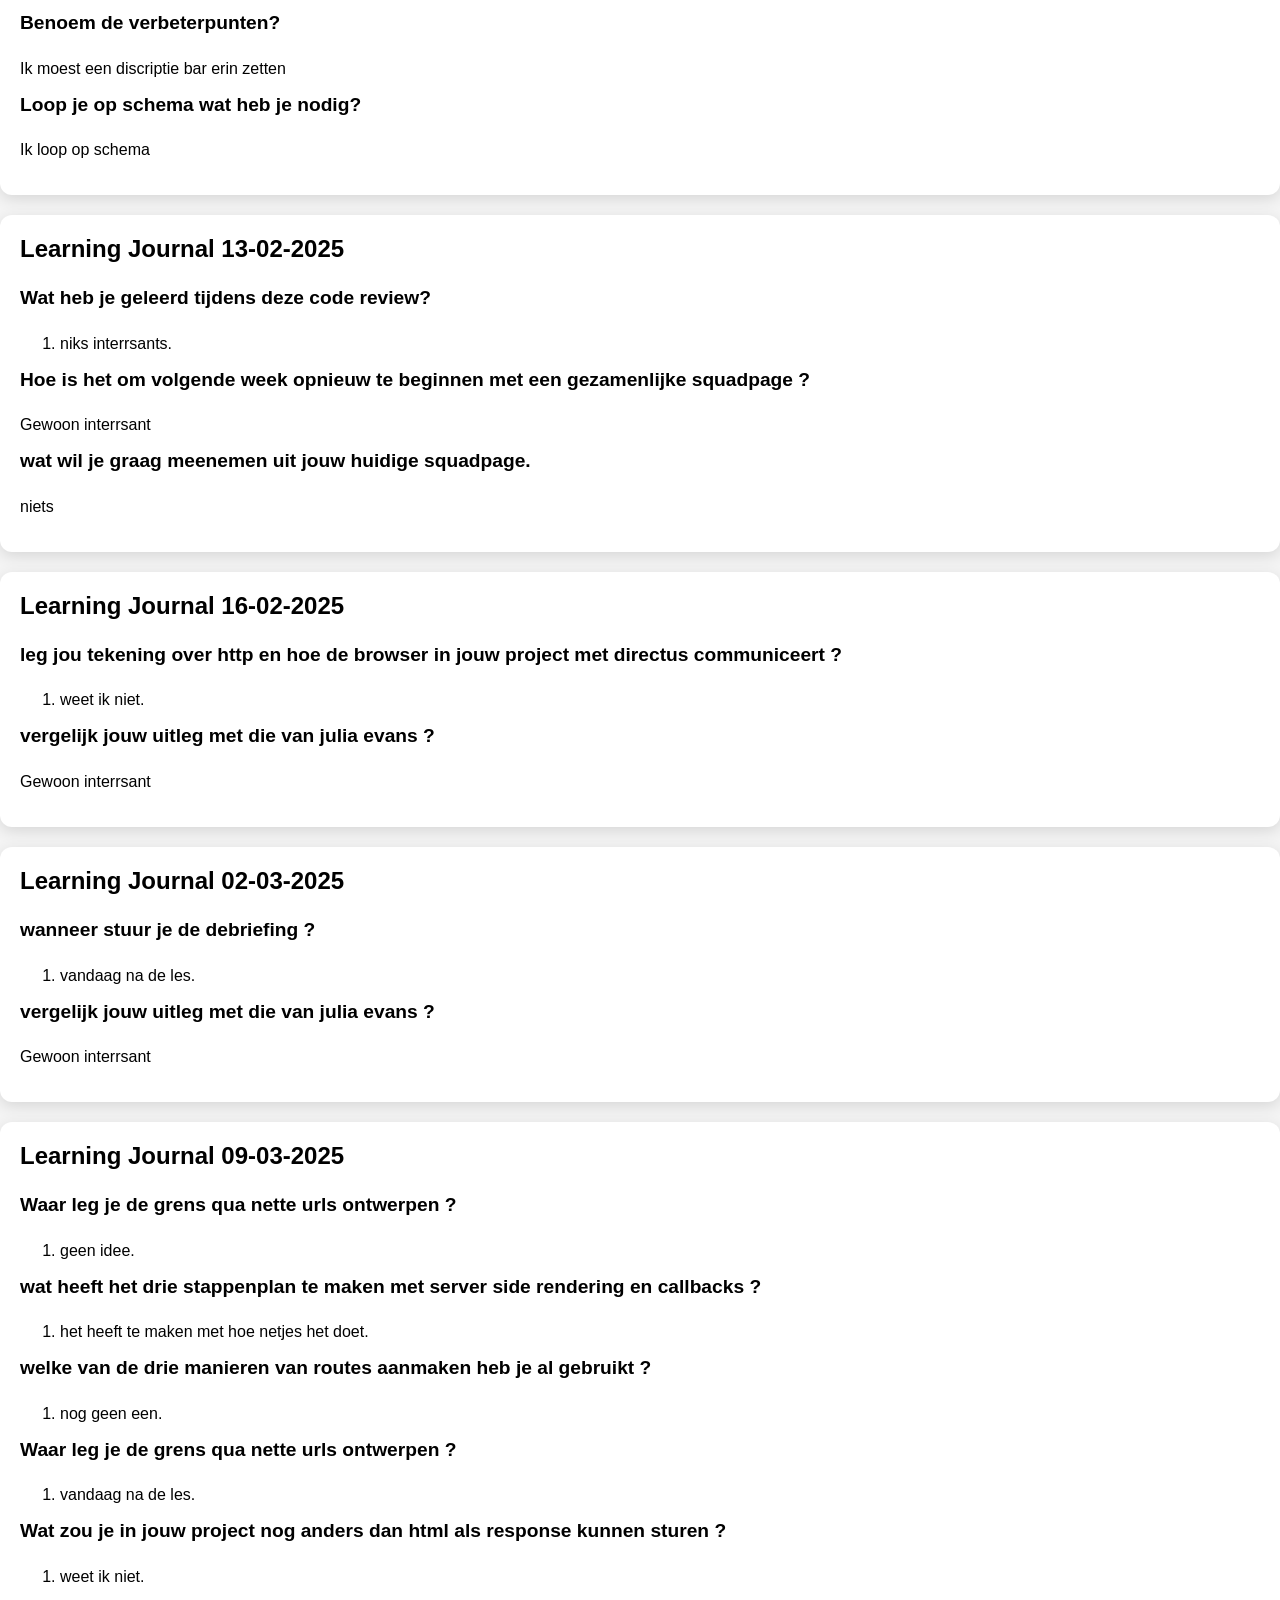
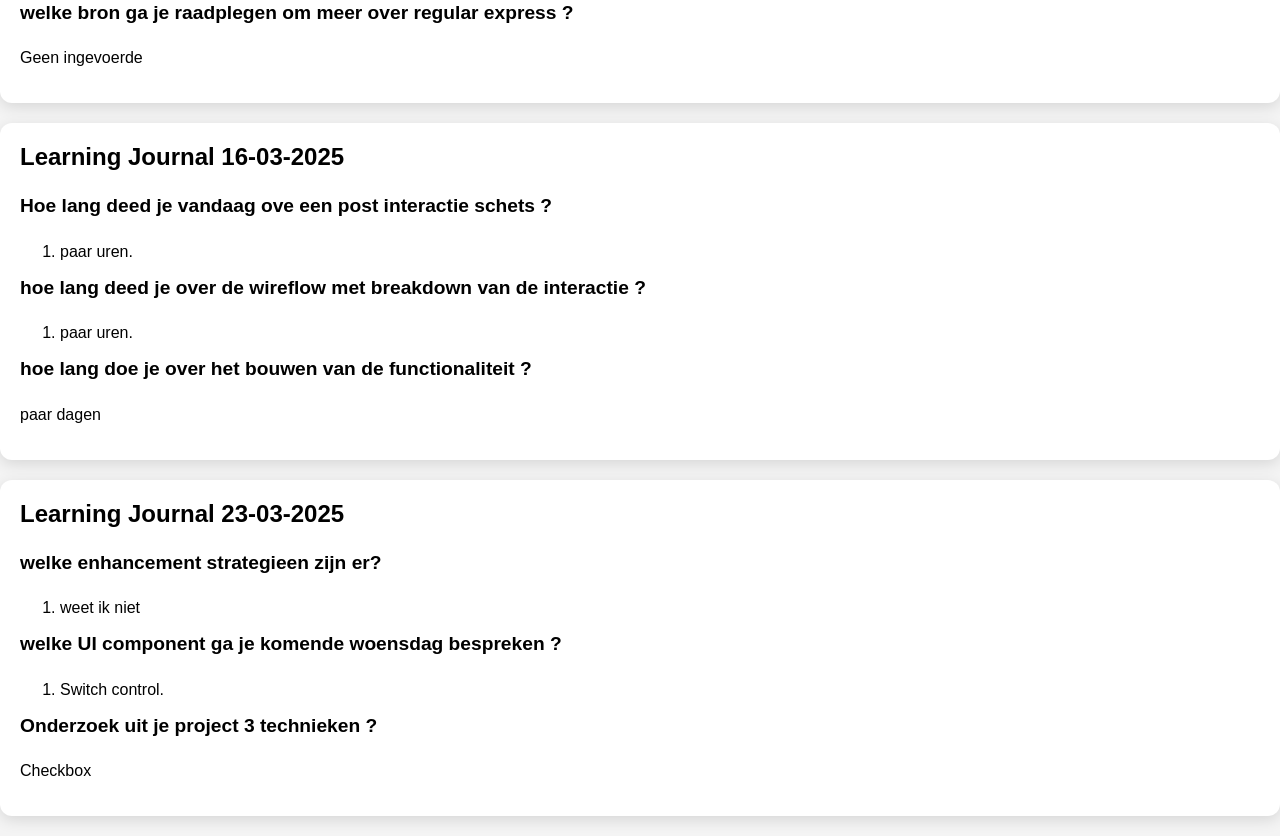
==== commit e2ff1ed1: "Update index.html" ====
--- a/docs/index.html
+++ b/docs/index.html
@@ -632,6 +632,126 @@
   <p>Ik loop op schema</p>
 </article>
 
+<article class="journal-card">
+  <h3>Learning Journal 02-02-2025</h3>
+
+  <h4>Wat ging er goed bij de user test</h4>
+  <ol>
+    <li>de Interactie zelf was goed gegaan en wat ik heb geleerd is dat je bij een user story een user test moet doen.</li>
+  </ol>
+
+  <h4>Benoem de verbeterpunten?</h4>
+  <p>Ik moest een discriptie bar erin zetten</p>
+
+  <h4>Loop je op schema wat heb je nodig?</h4>
+  <p>Ik loop op schema</p>
+</article>
+
+
+<article class="journal-card">
+  <h3>Learning Journal 13-02-2025</h3>
+
+  <h4>Wat heb je geleerd tijdens deze code review?</h4>
+  <ol>
+    <li>niks interrsants.</li>
+  </ol>
+
+  <h4>Hoe is het om volgende week opnieuw te beginnen met een gezamenlijke squadpage ?</h4>
+  <p>Gewoon interrsant</p>
+
+  <h4>wat wil je graag meenemen uit jouw huidige squadpage.</h4>
+  <p>niets</p>
+</article>
+
+<article class="journal-card">
+  <h3>Learning Journal 16-02-2025</h3>
+
+  <h4>leg jou tekening over http en hoe de browser in jouw project met directus communiceert ?</h4>
+  <ol>
+    <li>weet ik niet.</li>
+  </ol>
+
+  <h4>vergelijk jouw uitleg met die van julia evans ?</h4>
+  <p>Gewoon interrsant</p>
+</article>
+
+<article class="journal-card">
+  <h3>Learning Journal 02-03-2025</h3>
+
+  <h4>wanneer stuur je de debriefing ?</h4>
+  <ol>
+    <li>vandaag na de les.</li>
+  </ol>
+
+  <h4>vergelijk jouw uitleg met die van julia evans ?</h4>
+  <p>Gewoon interrsant</p>
+</article>
+
+<article class="journal-card">
+  <h3>Learning Journal 09-03-2025</h3>
+
+  <h4>Waar leg je de grens qua nette urls ontwerpen ?</h4>
+  <ol>
+    <li>geen idee.</li>
+  </ol>
+
+  <h4>wat heeft het drie stappenplan te maken met server side rendering en callbacks ?</h4>
+  <ol>
+    <li>het heeft te maken met hoe netjes het doet.</li>
+  </ol>
+
+  <h4>welke van de drie manieren van routes aanmaken heb je al gebruikt ?</h4>
+  <ol>
+    <li>nog geen een.</li>
+  </ol>
+
+  <h4>Waar leg je de grens qua nette urls ontwerpen ?</h4>
+  <ol>
+    <li>vandaag na de les.</li>
+  </ol>
+
+  <h4>Wat zou je in jouw project nog anders dan html als response kunnen sturen ?</h4>
+  <ol>
+    <li>weet ik niet.</li>
+  </ol>
+
+  <h4>welke bron ga je raadplegen om meer over regular express ?</h4>
+  <p>Geen ingevoerde</p>
+</article>
+
+<article class="journal-card">
+  <h3>Learning Journal 16-03-2025</h3>
+
+  <h4>Hoe lang deed je vandaag ove een post interactie schets ?</h4>
+  <ol>
+    <li>paar uren.</li>
+  </ol>
+
+  <h4>hoe lang deed je over de wireflow met breakdown van de interactie ?</h4>
+  <ol>
+    <li>paar uren.</li>
+  </ol>
+
+  <h4>hoe lang doe je over het bouwen van de functionaliteit ?</h4>
+  <p>paar dagen</p>
+</article>
+
+<article class="journal-card">
+  <h3>Learning Journal 23-03-2025</h3>
+
+  <h4>welke enhancement strategieen zijn er?</h4>
+  <ol>
+    <li>weet ik niet</li>
+  </ol>
+
+  <h4>welke UI component ga je komende woensdag bespreken ?</h4>
+  <ol>
+    <li>Switch control.</li>
+  </ol>
+
+  <h4>Onderzoek uit je project 3 technieken ?</h4>
+  <p>Checkbox</p>
+</article>
 
 </body>
 </html>
